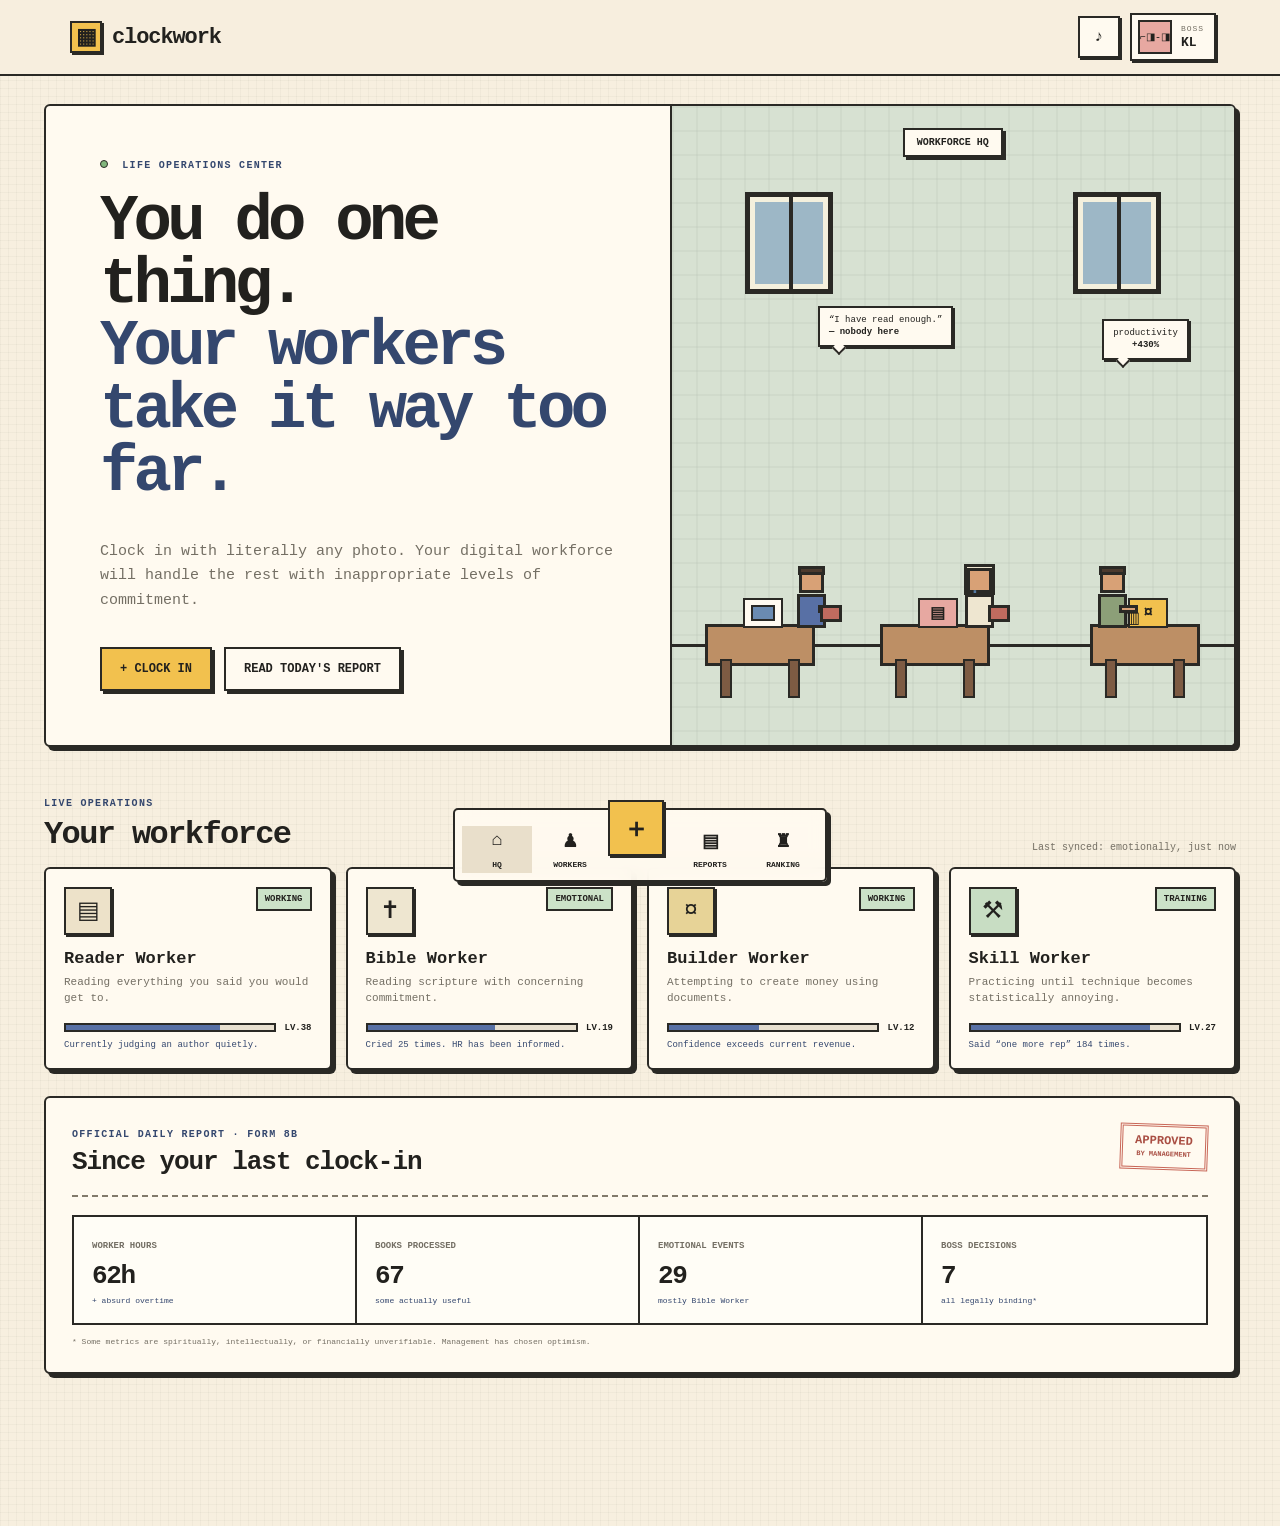
==== workers-demo/index.html @ fb659fb0 "Add Clockwork digital workers product demo" ====
<!doctype html>
<html lang="en">
<head>
  <meta charset="utf-8" />
  <meta name="viewport" content="width=device-width, initial-scale=1" />
  <meta name="theme-color" content="#f7efdf" />
  <title>Clockwork — Your Digital Workforce</title>
  <style>
:root {
  --ink: #22211e;
  --muted: #746f64;
  --paper: #fffaf0;
  --paper-2: #f7efdf;
  --line: #2a2925;
  --blue: #5870a5;
  --blue-dark: #34476e;
  --yellow: #f2c14e;
  --green: #82b77d;
  --red: #c86758;
  --pink: #e7a8a1;
  --shadow: 4px 4px 0 var(--line);
  --radius: 6px;
}

* { box-sizing: border-box; }
html { background: #e8dfce; }
body {
  margin: 0;
  color: var(--ink);
  background:
    linear-gradient(rgba(56, 52, 44, .035) 1px, transparent 1px),
    linear-gradient(90deg, rgba(56, 52, 44, .035) 1px, transparent 1px),
    var(--paper-2);
  background-size: 8px 8px;
  font-family: ui-monospace, SFMono-Regular, Menlo, Monaco, Consolas, "Liberation Mono", monospace;
  image-rendering: pixelated;
}

button, input { font: inherit; }
button { color: inherit; }
button:focus-visible, input:focus-visible { outline: 3px solid var(--yellow); outline-offset: 2px; }

.app-shell { min-height: 100vh; padding-bottom: 92px; }
.topbar {
  height: 76px;
  position: sticky;
  top: 0;
  z-index: 20;
  display: flex;
  align-items: center;
  justify-content: space-between;
  padding: 0 5vw;
  border-bottom: 2px solid var(--line);
  background: rgba(247,239,223,.94);
  backdrop-filter: blur(10px);
}
.brand {
  border: 0;
  background: transparent;
  font-weight: 900;
  letter-spacing: -.05em;
  font-size: 22px;
  display: flex;
  align-items: center;
  gap: 10px;
  cursor: pointer;
}
.brand-mark {
  width: 32px;
  height: 32px;
  display: grid;
  place-items: center;
  background: var(--yellow);
  border: 2px solid var(--line);
  box-shadow: 2px 2px 0 var(--line);
}
.topbar-right { display: flex; align-items: center; gap: 10px; }
.icon-btn {
  width: 42px; height: 42px; border: 2px solid var(--line); background: var(--paper); box-shadow: 2px 2px 0 var(--line); cursor: pointer;
}
.boss-chip {
  display: flex; align-items: center; gap: 9px; border: 2px solid var(--line); background: var(--paper); padding: 5px 10px 5px 6px; box-shadow: 2px 2px 0 var(--line);
}
.boss-face { width: 34px; height: 34px; display: grid; place-items: center; background: var(--pink); border: 2px solid var(--line); font-size: 10px; }
.boss-chip div { display:flex; flex-direction:column; line-height:1; gap:3px; }
.boss-label { font-size: 8px; color: var(--muted); letter-spacing:.12em; }
.boss-chip strong { font-size: 13px; }

main { max-width: 1240px; margin: 0 auto; padding: 28px 24px 60px; }
.view { display: none; animation: viewIn .22s steps(4,end); }
.view.active { display: block; }
@keyframes viewIn { from { opacity: .4; transform: translateY(6px); } to { opacity: 1; transform:none; } }
.paper-panel { background: var(--paper); border: 2px solid var(--line); box-shadow: var(--shadow); border-radius: var(--radius); }
.eyebrow { font-size: 10px; font-weight: 900; letter-spacing: .13em; color: var(--blue-dark); text-transform: uppercase; }
.eyebrow.warning { color: #93493d; }
.status-dot { display:inline-block; width:8px;height:8px;border-radius:50%;background:var(--green);border:1px solid var(--line);margin-right:7px;animation:blink 1.8s steps(2,end) infinite; }
@keyframes blink { 50%{opacity:.35;} }

.hero-card { min-height: 430px; display:grid; grid-template-columns: 1.05fr .95fr; overflow:hidden; }
.hero-copy { padding: 54px; display:flex; flex-direction:column; justify-content:center; }
.hero-copy h1 { font-size: clamp(36px,5vw,67px); line-height:.98; letter-spacing:-.075em; margin: 20px 0 20px; max-width: 720px; }
.hero-copy h1 span { color: var(--blue-dark); }
.hero-copy p { max-width: 590px; font-size: 15px; line-height:1.65; color:var(--muted); }
.hero-actions { display:flex; flex-wrap:wrap; gap:12px; margin-top:18px; }
.primary-btn, .ghost-btn {
  border:2px solid var(--line); padding:13px 18px; font-weight:900; font-size:12px; cursor:pointer; transition:transform .08s ease, box-shadow .08s ease;
}
.primary-btn { background:var(--yellow); box-shadow:3px 3px 0 var(--line); }
.ghost-btn { background:var(--paper); box-shadow:3px 3px 0 var(--line); }
.primary-btn:hover, .ghost-btn:hover, .icon-btn:hover { transform:translate(-1px,-1px); box-shadow:4px 4px 0 var(--line); }
.primary-btn:active, .ghost-btn:active, .icon-btn:active { transform:translate(2px,2px); box-shadow:1px 1px 0 var(--line); }
.primary-btn.full { width:100%; margin-top:18px; }

.hq { position:relative; min-height:430px; background:#d7e1d2; border-left:2px solid var(--line); overflow:hidden; }
.hq::before { content:"";position:absolute;inset:0;background:linear-gradient(rgba(34,33,30,.07) 2px,transparent 2px),linear-gradient(90deg,rgba(34,33,30,.07) 2px,transparent 2px);background-size:24px 24px;opacity:.5; }
.hq-sign { position:absolute;top:22px;left:50%;transform:translateX(-50%);background:var(--paper);border:2px solid var(--line);padding:7px 12px;font-size:10px;font-weight:900;box-shadow:3px 3px 0 var(--line);z-index:3; }
.pixel-window { position:absolute; top:86px; width:88px;height:102px;background:#9db7c6;border:5px solid var(--line);box-shadow:inset 0 0 0 5px #f4f0dd; }
.pixel-window span { position:absolute;left:50%;top:0;bottom:0;border-left:4px solid var(--line); }
.window-a{left:13%;}.window-b{right:13%;}
.floor-line{position:absolute;left:0;right:0;bottom:98px;border-top:3px solid var(--line);}
.desk{position:absolute;bottom:79px;width:110px;height:42px;background:#bd8f65;border:3px solid var(--line);}
.desk::before,.desk::after{content:"";position:absolute;bottom:-35px;width:8px;height:35px;background:#7d5b43;border:2px solid var(--line);}
.desk::before{left:12px}.desk::after{right:12px}.desk-a{left:6%}.desk-b{left:37%}.desk-c{right:6%}
.monitor,.book-stack,.coin-stack{position:absolute;bottom:35px;left:35px;border:2px solid var(--line);background:var(--paper);width:40px;height:30px;display:grid;place-items:center;font-weight:900}
.monitor::before{content:"";width:20px;height:12px;background:#6a8bb1;border:2px solid var(--line)}
.book-stack{background:var(--pink)}.coin-stack{background:var(--yellow)}
.sprite{position:absolute;width:42px;height:72px;bottom:110px;animation:bob 1.8s steps(2,end) infinite;z-index:4}.sprite span{position:absolute;display:block}.sprite .head{width:25px;height:25px;left:9px;top:5px;background:#d8a176;border:3px solid var(--line)}.sprite .body{width:29px;height:34px;left:7px;top:31px;background:var(--blue);border:3px solid var(--line)}.sprite .hair{width:27px;height:9px;left:8px;top:3px;background:#4c3a2e;border:3px solid var(--line)}.sprite .arm{width:19px;height:8px;top:42px;right:-5px;background:#d8a176;border:3px solid var(--line)}.sprite .book{width:22px;height:17px;right:-10px;top:42px;background:#bf6b5f;border:3px solid var(--line)}
.worker-reader{left:21%;}.worker-bible{left:51%;animation-delay:.4s}.worker-builder{right:18%;animation-delay:.8s}.worker-bible .hood{width:31px;height:31px;left:6px;top:1px;background:#eee6d0;border:3px solid var(--line);z-index:-1}.worker-bible .body{background:#eee6d0}.worker-bible .tear{top:19px;left:11px;color:#557ba4;font-weight:900;font-size:18px;animation:tear 1.5s steps(3,end) infinite}.worker-builder .body{background:#8c9f78}.worker-builder .coffee{right:-7px;top:45px;font-size:16px}.speech{position:absolute;background:var(--paper);border:2px solid var(--line);padding:7px 9px;font-size:9px;line-height:1.3;box-shadow:2px 2px 0 var(--line);z-index:5}.speech::after{content:"";position:absolute;bottom:-8px;left:14px;width:8px;height:8px;background:var(--paper);border-right:2px solid var(--line);border-bottom:2px solid var(--line);transform:rotate(45deg)}.bubble-one{left:26%;top:200px}.bubble-two{right:8%;top:213px;text-align:center}
@keyframes bob{50%{transform:translateY(-3px)}}@keyframes tear{to{transform:translateY(9px);opacity:0}}

.section-heading { display:flex;justify-content:space-between;align-items:end;margin:46px 0 14px;gap:20px; }
.section-heading h2, .page-heading h1 { margin:5px 0 0;font-size:32px;letter-spacing:-.05em; }
.tiny-note { color:var(--muted);font-size:10px; }
.worker-grid { display:grid;grid-template-columns:repeat(4,1fr);gap:14px; }
.worker-card { position:relative;min-height:185px;padding:18px;overflow:hidden;cursor:pointer;transition:.12s ease; }
.worker-card:hover{transform:translateY(-3px);box-shadow:6px 7px 0 var(--line)}
.worker-card .wc-top{display:flex;justify-content:space-between;gap:10px;}.worker-icon{width:48px;height:48px;display:grid;place-items:center;border:2px solid var(--line);font-size:24px;background:#ede2c9;box-shadow:2px 2px 0 var(--line)}.worker-card[data-type="bible"] .worker-icon{background:#eee6d0}.worker-card[data-type="builder"] .worker-icon{background:#e7d397}.worker-card[data-type="skill"] .worker-icon{background:#c8ddc3}.worker-status{font-size:9px;font-weight:900;height:max-content;padding:5px 7px;border:2px solid var(--line);background:#cce2c8}.worker-status.sleep{background:#ddd7ca;color:#766f65}.worker-card h3{margin:14px 0 6px;font-size:17px}.worker-card p{margin:0;color:var(--muted);font-size:11px;line-height:1.5;min-height:34px}.progress-row{display:flex;align-items:center;gap:8px;margin-top:15px}.progress-bar{height:9px;flex:1;border:2px solid var(--line);background:#e7dfcf;position:relative}.progress-bar i{position:absolute;inset:0 auto 0 0;background:var(--blue);width:50%;}.progress-row span{font-size:9px;font-weight:900}.worker-small-note{display:block;font-size:9px;margin-top:7px;color:var(--blue-dark)}

.today-panel { margin-top:26px;padding:26px; }
.report-header{display:flex;justify-content:space-between;gap:20px;align-items:flex-start;border-bottom:2px dashed #827a6b;padding-bottom:18px}.report-header h2{font-size:26px;margin:5px 0 0;letter-spacing:-.04em}.stamp{border:3px double var(--red);color:#a94e43;transform:rotate(2deg);padding:8px 12px;text-align:center;font-weight:900;font-size:12px;line-height:1}.stamp small{font-size:7px}.metric-grid{display:grid;grid-template-columns:repeat(4,1fr);gap:0;margin-top:18px;border:2px solid var(--line)}.metric{padding:18px;border-right:2px solid var(--line);background:#fffdf6}.metric:last-child{border-right:0}.metric span{font-size:9px;color:var(--muted);font-weight:800}.metric strong{display:block;margin-top:8px;font-size:26px;letter-spacing:-.05em}.metric small{display:block;margin-top:5px;font-size:8px;color:var(--blue-dark)}.report-footnote{margin-top:12px;font-size:8px;color:var(--muted)}

.page-heading { padding:30px 2px 20px; }.page-heading p{color:var(--muted);font-size:12px;max-width:600px;line-height:1.6}.worker-list{display:grid;gap:14px}.worker-row{display:grid;grid-template-columns:72px 1.3fr 1fr auto;align-items:center;gap:18px;padding:18px}.worker-row .worker-icon{width:58px;height:58px;font-size:27px}.worker-row h3{margin:0 0 4px}.worker-row p{margin:0;color:var(--muted);font-size:10px}.worker-row .worker-stat{text-align:left;border-left:2px dashed #aaa08f;padding-left:18px}.worker-stat small{display:block;color:var(--muted);font-size:8px}.worker-stat strong{display:block;margin-top:4px;font-size:13px}.assign-btn{border:2px solid var(--line);background:var(--yellow);padding:10px 12px;font-size:10px;font-weight:900;cursor:pointer;box-shadow:2px 2px 0 var(--line)}

.report-page-head,.ranking-head{display:flex;align-items:end;justify-content:space-between;gap:20px}.reports-layout{display:grid;grid-template-columns:1.45fr .55fr;gap:18px}.report-document{padding:30px}.memo-top{display:grid;grid-template-columns:repeat(3,1fr);gap:10px;border:2px solid var(--line);background:#f3ead8}.memo-top div{padding:12px;border-right:2px solid var(--line)}.memo-top div:last-child{border:0}.memo-top small{display:block;color:var(--muted);font-size:8px}.memo-top strong{display:block;margin-top:5px;font-size:11px}.report-document h2{font-size:28px;margin:30px 0 10px}.memo-lead{font-size:13px;line-height:1.7;color:#4a473f}.report-lines{margin-top:25px}.report-line{display:grid;grid-template-columns:34px 1fr auto;gap:12px;align-items:start;border-top:2px dashed #b5aa97;padding:14px 0}.report-line:first-child{border-top:2px solid var(--line)}.report-line .rl-icon{width:28px;height:28px;display:grid;place-items:center;background:#efe4ce;border:2px solid var(--line)}.report-line p{margin:1px 0;font-size:11px;line-height:1.5}.report-line strong{font-size:12px;white-space:nowrap}.signature-area{margin-top:36px;border-top:2px solid var(--line);padding-top:18px;display:flex;flex-direction:column;gap:5px;font-size:10px}.signature-area strong{font-size:12px}.incident-card{padding:22px;height:max-content}.incident-card h3{font-size:20px;line-height:1.15;margin:8px 0 18px}.incident-illustration{height:160px;background:#d7e1d2;border:2px solid var(--line);position:relative;display:grid;place-items:center}.mini-bible-worker{width:58px;height:72px;background:#eee6d0;border:4px solid var(--line);position:relative}.mini-bible-worker::before{content:"";position:absolute;width:30px;height:30px;border:3px solid var(--line);background:#d8a176;left:10px;top:-18px}.mini-bible-worker::after{content:"✝";position:absolute;right:-20px;bottom:10px;width:34px;height:40px;display:grid;place-items:center;background:#be6f5f;border:3px solid var(--line);font-size:20px}.pixel-tears{position:absolute;left:45%;top:32px;color:#4d79a0;font-weight:900;line-height:1.7}.incident-card>p{font-size:10px;line-height:1.5;color:var(--muted)}.incident-stats{display:grid;grid-template-columns:1fr auto;gap:8px;border-top:2px solid var(--line);padding-top:14px;font-size:8px}.incident-stats strong{text-align:right}

.category-tabs{display:flex;gap:8px;flex-wrap:wrap;margin-bottom:14px}.category-tab{border:2px solid var(--line);background:var(--paper);padding:9px 12px;font-size:9px;font-weight:900;cursor:pointer;box-shadow:2px 2px 0 var(--line)}.category-tab.active{background:var(--yellow)}.leaderboard{overflow:hidden}.leader-row{display:grid;grid-template-columns:54px 1fr 160px 100px;align-items:center;gap:14px;padding:16px 20px;border-top:2px solid var(--line)}.leader-row:first-child{border-top:0}.leader-row.you{background:#fff0b9}.rank-number{font-size:18px;font-weight:900}.leader-person{display:flex;align-items:center;gap:11px}.avatar{width:36px;height:36px;display:grid;place-items:center;border:2px solid var(--line);background:#d9c9ac;font-size:16px}.leader-person strong{font-size:12px}.leader-person small{display:block;color:var(--muted);font-size:8px;margin-top:3px}.leader-value{text-align:right;font-size:11px}.leader-value strong{font-size:14px}.leader-trend{text-align:right;font-size:9px;color:#47754c;font-weight:900}.leader-trend.down{color:#9a5149}

.bottom-nav{position:fixed;z-index:30;left:50%;bottom:18px;transform:translateX(-50%);display:grid;grid-template-columns:70px 76px 64px 76px 70px;align-items:end;border:2px solid var(--line);background:rgba(255,250,240,.95);box-shadow:4px 4px 0 var(--line);padding:7px;border-radius:5px;backdrop-filter:blur(8px)}.nav-item,.nav-main{border:0;background:transparent;cursor:pointer;font-weight:900;font-size:8px;display:grid;place-items:center;gap:3px;height:47px}.nav-item span{font-size:18px}.nav-item.active{background:#e9dfcb}.nav-main{width:56px;height:56px;align-self:center;background:var(--yellow);border:2px solid var(--line);box-shadow:2px 2px 0 var(--line);transform:translateY(-17px)}.nav-main span{font-size:26px}.nav-main:active{transform:translate(2px,-15px);box-shadow:0 0 0 var(--line)}

.modal-backdrop{position:fixed;inset:0;z-index:50;display:none;place-items:center;padding:18px;background:rgba(34,33,30,.62);backdrop-filter:blur(3px)}.modal-backdrop.open{display:grid}.modal{position:relative;width:min(520px,100%);max-height:92vh;overflow:auto;padding:28px}.modal h2{font-size:27px;letter-spacing:-.05em;margin:8px 0}.modal-sub{font-size:10px;color:var(--muted)}.modal-close{position:absolute;right:12px;top:10px;border:0;background:transparent;font-size:28px;cursor:pointer}.photo-drop{display:block;height:210px;margin:20px 0;border:2px dashed var(--line);background:#efe5d2;cursor:pointer;overflow:hidden;position:relative}.photo-drop input{position:absolute;opacity:0;pointer-events:none}.photo-empty{height:100%;display:grid;place-items:center;align-content:center;gap:7px;text-align:center}.photo-empty strong{font-size:11px}.photo-empty small{font-size:8px;color:var(--muted)}.camera-icon{font-size:38px}.photo-drop img{width:100%;height:100%;object-fit:cover;filter:saturate(.85) contrast(.97)}.field-label{font-size:9px;font-weight:900;color:var(--blue-dark);letter-spacing:.1em;margin-bottom:8px}.worker-select{display:grid;grid-template-columns:repeat(4,1fr);gap:8px}.worker-choice{border:2px solid var(--line);background:var(--paper);padding:10px 4px;display:grid;place-items:center;gap:5px;cursor:pointer;font-size:8px;font-weight:900}.worker-choice span{font-size:20px}.worker-choice.selected{background:#ffecac;box-shadow:2px 2px 0 var(--line)}.legal-nonsense{text-align:center;font-size:7px;color:var(--muted);margin:8px 0 0}.boss-modal{text-align:center;max-width:480px}.boss-alert-icon{width:58px;height:58px;display:grid;place-items:center;margin:0 auto 15px;background:var(--yellow);border:3px solid var(--line);box-shadow:3px 3px 0 var(--line);font-size:28px;font-weight:900}.boss-modal p{font-size:13px}.boss-verdict{border:2px solid var(--line);background:#eef0df;padding:15px;margin:20px 0 8px;display:flex;flex-direction:column;gap:5px}.boss-verdict span{font-size:8px;color:var(--muted)}.boss-verdict strong{font-size:17px}.toast{position:fixed;z-index:100;left:50%;top:88px;transform:translate(-50%,-20px);opacity:0;pointer-events:none;background:var(--ink);color:var(--paper);border:2px solid var(--paper);outline:2px solid var(--ink);padding:12px 16px;font-size:10px;font-weight:900;transition:.18s ease;max-width:calc(100vw - 30px);text-align:center}.toast.show{opacity:1;transform:translate(-50%,0)}

@media(max-width:950px){.hero-card{grid-template-columns:1fr}.hq{border-left:0;border-top:2px solid var(--line);min-height:370px}.worker-grid{grid-template-columns:repeat(2,1fr)}.metric-grid{grid-template-columns:repeat(2,1fr)}.metric:nth-child(2){border-right:0}.metric:nth-child(-n+2){border-bottom:2px solid var(--line)}.reports-layout{grid-template-columns:1fr}.leader-row{grid-template-columns:44px 1fr 120px}.leader-trend{display:none}.worker-row{grid-template-columns:60px 1fr auto}.worker-row .worker-stat{display:none}}
@media(max-width:620px){.topbar{padding:0 15px;height:65px}.brand{font-size:18px}.icon-btn{display:none}.boss-chip{padding-right:7px}.boss-chip div{display:none}main{padding:17px 13px 45px}.hero-copy{padding:32px 24px}.hero-copy h1{font-size:41px}.hero-copy p{font-size:12px}.hq{min-height:330px}.bubble-one{left:13%;top:175px}.bubble-two{right:3%;top:202px}.worker-grid{grid-template-columns:1fr 1fr;gap:9px}.worker-card{min-height:176px;padding:13px}.worker-card p{font-size:9px}.today-panel{padding:17px}.report-header{align-items:center}.stamp{font-size:9px}.metric-grid{grid-template-columns:1fr 1fr}.metric{padding:13px}.metric strong{font-size:21px}.section-heading{margin-top:34px}.tiny-note{display:none}.page-heading h1{font-size:28px}.worker-row{grid-template-columns:50px 1fr}.worker-row .assign-btn{grid-column:1/-1}.reports-layout{gap:11px}.report-document{padding:18px}.memo-top{grid-template-columns:1fr}.memo-top div{border-right:0;border-bottom:2px solid var(--line)}.memo-top div:last-child{border-bottom:0}.report-page-head,.ranking-head{align-items:flex-start;flex-direction:column}.leader-row{grid-template-columns:36px 1fr 83px;padding:13px 10px;gap:7px}.leader-value{font-size:8px}.leader-value strong{font-size:11px}.bottom-nav{bottom:9px;grid-template-columns:54px 58px 58px 58px 54px;width:calc(100% - 18px);max-width:360px}.worker-select{grid-template-columns:1fr 1fr}.modal{padding:24px 18px}.photo-drop{height:180px}}

</style>
</head>
<body>
  <div class="app-shell">
    <header class="topbar">
      <button class="brand" data-nav="home" aria-label="Clockwork home">
        <span class="brand-mark" aria-hidden="true">▦</span>
        <span>clockwork</span>
      </button>
      <div class="topbar-right">
        <button class="icon-btn" id="soundBtn" aria-label="Toggle sound">♪</button>
        <div class="boss-chip">
          <span class="boss-face" aria-hidden="true">⌐◨-◨</span>
          <div>
            <span class="boss-label">BOSS</span>
            <strong>KL</strong>
          </div>
        </div>
      </div>
    </header>

    <main>
      <section class="view active" id="homeView">
        <div class="hero-card paper-panel">
          <div class="hero-copy">
            <div class="eyebrow"><span class="status-dot"></span> LIFE OPERATIONS CENTER</div>
            <h1>You do one thing.<br><span>Your workers take it way too far.</span></h1>
            <p>Clock in with literally any photo. Your digital workforce will handle the rest with inappropriate levels of commitment.</p>
            <div class="hero-actions">
              <button class="primary-btn" id="clockInBtn">+ CLOCK IN</button>
              <button class="ghost-btn" data-nav="reports">READ TODAY'S REPORT</button>
            </div>
          </div>
          <div class="hq" aria-label="Animated pixel office with digital workers">
            <div class="hq-sign">WORKFORCE HQ</div>
            <div class="pixel-window window-a"><span></span></div>
            <div class="pixel-window window-b"><span></span></div>
            <div class="floor-line"></div>

            <div class="desk desk-a"><span class="monitor"></span></div>
            <div class="desk desk-b"><span class="book-stack">▤</span></div>
            <div class="desk desk-c"><span class="coin-stack">¤</span></div>

            <div class="sprite worker-reader" title="Reader Worker">
              <span class="head"></span><span class="hair"></span><span class="body"></span><span class="arm"></span><span class="book"></span>
            </div>
            <div class="sprite worker-bible" title="Bible Worker">
              <span class="head"></span><span class="hood"></span><span class="body"></span><span class="tear">·</span><span class="book"></span>
            </div>
            <div class="sprite worker-builder" title="Builder Worker">
              <span class="head"></span><span class="hair"></span><span class="body"></span><span class="arm"></span><span class="coffee">▥</span>
            </div>

            <div class="speech bubble-one">“I have read enough.”<br><b>— nobody here</b></div>
            <div class="speech bubble-two">productivity<br><b>+430%</b></div>
          </div>
        </div>

        <div class="section-heading">
          <div>
            <span class="eyebrow">LIVE OPERATIONS</span>
            <h2>Your workforce</h2>
          </div>
          <span class="tiny-note">Last synced: emotionally, just now</span>
        </div>

        <div class="worker-grid" id="workerGrid"></div>

        <section class="today-panel paper-panel">
          <div class="report-header">
            <div>
              <span class="eyebrow">OFFICIAL DAILY REPORT · FORM 8B</span>
              <h2>Since your last clock-in</h2>
            </div>
            <div class="stamp">APPROVED<br><small>BY MANAGEMENT</small></div>
          </div>
          <div class="metric-grid" id="homeMetrics"></div>
          <div class="report-footnote">* Some metrics are spiritually, intellectually, or financially unverifiable. Management has chosen optimism.</div>
        </section>
      </section>

      <section class="view" id="workersView">
        <div class="page-heading">
          <span class="eyebrow">HUMAN RESOURCES, BUT NOT HUMAN</span>
          <h1>Worker directory</h1>
          <p>Each employee has one job and entirely too much confidence.</p>
        </div>
        <div class="worker-list" id="workerList"></div>
      </section>

      <section class="view" id="reportsView">
        <div class="page-heading report-page-head">
          <div>
            <span class="eyebrow">AUDITED BY NOBODY</span>
            <h1>Operations report</h1>
          </div>
          <button class="ghost-btn" id="regenerateReport">GENERATE NEW NONSENSE</button>
        </div>
        <div class="reports-layout">
          <article class="paper-panel report-document">
            <div class="memo-top">
              <div><small>TO</small><strong>The Boss</strong></div>
              <div><small>FROM</small><strong>Digital Workforce</strong></div>
              <div><small>SUBJECT</small><strong>Excessive Progress</strong></div>
            </div>
            <h2>Executive summary</h2>
            <p class="memo-lead" id="memoLead">Your digital workers have continued operations in your absence. Internal morale remains suspiciously high.</p>
            <div class="report-lines" id="reportLines"></div>
            <div class="signature-area">
              <span>Filed with unreasonable seriousness,</span>
              <strong>Workforce Operations Dept.</strong>
            </div>
          </article>
          <aside class="paper-panel incident-card">
            <span class="eyebrow warning">INCIDENT 0042</span>
            <h3>Worker emotional event</h3>
            <div class="incident-illustration">
              <div class="mini-bible-worker"><span></span></div>
              <div class="pixel-tears">·<br>·</div>
            </div>
            <p>Bible Worker encountered Ecclesiastes again.</p>
            <div class="incident-stats">
              <span>TEARS</span><strong id="tearCount">25</strong>
              <span>RECOVERY</span><strong>COMPLETE</strong>
              <span>LESSONS LEARNED</span><strong>UNCLEAR</strong>
            </div>
          </aside>
        </div>
      </section>

      <section class="view" id="rankingView">
        <div class="page-heading ranking-head">
          <div>
            <span class="eyebrow">GLOBAL LEADERBOARD</span>
            <h1>People doing alarmingly well</h1>
          </div>
          <p>Rankings reset when society collapses.</p>
        </div>
        <div class="category-tabs" id="categoryTabs"></div>
        <div class="leaderboard paper-panel" id="leaderboard"></div>
      </section>
    </main>

    <nav class="bottom-nav" aria-label="Main navigation">
      <button class="nav-item active" data-nav="home"><span>⌂</span>HQ</button>
      <button class="nav-item" data-nav="workers"><span>♟</span>WORKERS</button>
      <button class="nav-main" id="navClockIn"><span>＋</span></button>
      <button class="nav-item" data-nav="reports"><span>▤</span>REPORTS</button>
      <button class="nav-item" data-nav="ranking"><span>♜</span>RANKING</button>
    </nav>
  </div>

  <div class="modal-backdrop" id="clockModal" aria-hidden="true">
    <div class="modal paper-panel" role="dialog" aria-modal="true" aria-labelledby="clockTitle">
      <button class="modal-close" id="modalClose" aria-label="Close">×</button>
      <span class="eyebrow">OFFICIAL CLOCK-IN PROCEDURE</span>
      <h2 id="clockTitle">What did you allegedly do?</h2>
      <p class="modal-sub">Evidence quality is optional. You are management.</p>

      <label class="photo-drop" id="photoDrop">
        <input type="file" accept="image/*" id="photoInput" />
        <div class="photo-empty" id="photoEmpty">
          <span class="camera-icon">▣</span>
          <strong>ADD PHOTO</strong>
          <small>book, lunch, ceiling fan… whatever</small>
        </div>
        <img id="photoPreview" alt="Clock-in preview" hidden />
      </label>

      <div class="field-label">DEPLOY WHICH WORKER?</div>
      <div class="worker-select" id="workerSelect"></div>

      <button class="primary-btn full" id="submitClockIn">CLOCK IN WORKER</button>
      <p class="legal-nonsense">By clocking in, you certify absolutely nothing.</p>
    </div>
  </div>

  <div class="modal-backdrop" id="bossModal" aria-hidden="true">
    <div class="modal boss-modal paper-panel" role="dialog" aria-modal="true">
      <div class="boss-alert-icon">!</div>
      <span class="eyebrow warning">VISUAL COMPLIANCE NOTICE</span>
      <h2>This photo does not appear to involve <span id="bossTaskName">reading</span>.</h2>
      <p>However, you are the boss.</p>
      <div class="boss-verdict">
        <span>MANAGEMENT DECISION</span>
        <strong>CONTINUE ANYWAY</strong>
      </div>
      <button class="primary-btn full" id="bossContinue">UNDERSTOOD. PUT THEM TO WORK.</button>
    </div>
  </div>

  <div class="toast" id="toast" role="status" aria-live="polite"></div>

  <script>
const workers = [
  {
    id: 'reader', name: 'Reader Worker', icon: '▤', type: 'reader', status: 'WORKING', level: 38,
    tagline: 'Reading everything you said you would get to.', progress: 74, note: 'Currently judging an author quietly.',
    long: 'Processes books, builds summaries, links ideas, creates questions, and slowly develops opinions.'
  },
  {
    id: 'bible', name: 'Bible Worker', icon: '✝', type: 'bible', status: 'EMOTIONAL', level: 19,
    tagline: 'Reading scripture with concerning commitment.', progress: 61, note: 'Cried 25 times. HR has been informed.',
    long: 'Reads scripture, traces themes, cross-references passages, and occasionally requires an emotional recovery period.'
  },
  {
    id: 'builder', name: 'Builder Worker', icon: '¤', type: 'builder', status: 'WORKING', level: 12,
    tagline: 'Attempting to create money using documents.', progress: 43, note: 'Confidence exceeds current revenue.',
    long: 'Researches markets, drafts offers, builds small assets, and prepares revenue experiments for your approval.'
  },
  {
    id: 'skill', name: 'Skill Worker', icon: '⚒', type: 'skill', status: 'TRAINING', level: 27,
    tagline: 'Practicing until technique becomes statistically annoying.', progress: 86, note: 'Said “one more rep” 184 times.',
    long: 'Studies techniques, generates drills, reviews progress, and refuses to acknowledge reasonable stopping points.'
  }
];

const state = {
  selectedWorker: 'reader',
  selectedCategory: 'Reading',
  photo: null,
  clockIns: Number(localStorage.getItem('clockwork_clockIns') || 7),
  sound: true,
};

const reportPools = {
  reader: [
    ['▤','Books completed','14'],
    ['✎','Strong opinions formed','6'],
    ['!','Sentences labeled “life-changing”','173'],
    ['?','Authors silently disagreed with','4'],
    ['↑','Intellectual danger level','MODERATE'],
    ['·','Paragraphs stared at for too long','11']
  ],
  bible: [
    ['✝','Bible completed','3,000×'],
    ['·','Cried during chapter review','25×'],
    ['✦','Verses highlighted with unreasonable enthusiasm','148'],
    ['?','Times Ecclesiastes felt personally targeted','4'],
    ['♥','Jesus touched by your hard work','3×'],
    ['—','Moses available for comment','NO']
  ],
  builder: [
    ['¤','Business opportunities identified','27'],
    ['×','Ideas rejected for being stupid','24'],
    ['!','Ideas suspiciously promising','2'],
    ['⚒','Experiments launched','1'],
    ['↑','Times worker felt rich','9'],
    ['0','Times worker became actually rich','0']
  ],
  skill: [
    ['⚒','Repetitions completed','700'],
    ['↑','Technical accuracy','+2.4%'],
    ['↑','Emotional intensity','+480%'],
    ['!','Premature “I got it” declarations','12'],
    ['∞','Times “one more rep” was requested','184'],
    ['?','Current confidence vs evidence','CONCERNING']
  ]
};

const leaderboards = {
  Reading: [
    ['1','Amy','Reader Lv. 44','82 books processed','↑ 4'],
    ['2','KL','Reader Lv. 38','67 books processed','↑ 7'],
    ['3','Milo','Reader Lv. 35','63 books processed','↑ 1'],
    ['4','June','Reader Lv. 33','58 books processed','—'],
    ['5','Dan','Reader Lv. 31','54 books processed','↓ 2']
  ],
  Bible: [
    ['1','Grace','Bible Lv. 52','4,804 spiritual ops','↑ 2'],
    ['2','Noah','Bible Lv. 47','4,201 spiritual ops','—'],
    ['3','KL','Bible Lv. 19','3,000 full reads*','↑ 900'],
    ['4','Paul_2','Bible Lv. 44','2,915 spiritual ops','↓ 1'],
    ['5','Martha','Bible Lv. 41','2,733 spiritual ops','↑ 3']
  ],
  Building: [
    ['1','Sam','Builder Lv. 29','$4,180 verified revenue','↑ 2'],
    ['2','KL','Builder Lv. 12','$0 + confidence','↑ 99'],
    ['3','Nico','Builder Lv. 17','$880 verified revenue','↓ 1'],
    ['4','Bee','Builder Lv. 15','$742 verified revenue','↑ 1'],
    ['5','Sol','Builder Lv. 14','$603 verified revenue','—']
  ],
  Skills: [
    ['1','Mina','Skill Lv. 61','12,940 clean reps','—'],
    ['2','Jo','Skill Lv. 54','11,804 clean reps','↑ 3'],
    ['3','KL','Skill Lv. 27','9,201 questionable reps','↑ 8'],
    ['4','Ken','Skill Lv. 42','8,998 clean reps','↓ 2'],
    ['5','Iris','Skill Lv. 39','8,440 clean reps','↑ 1']
  ]
};

const $ = (sel) => document.querySelector(sel);
const $$ = (sel) => [...document.querySelectorAll(sel)];

function renderWorkers() {
  $('#workerGrid').innerHTML = workers.map(w => `
    <article class="worker-card paper-panel" data-type="${w.type}" data-worker="${w.id}">
      <div class="wc-top">
        <div class="worker-icon">${w.icon}</div>
        <span class="worker-status ${w.status==='SLEEPING'?'sleep':''}">${w.status}</span>
      </div>
      <h3>${w.name}</h3>
      <p>${w.tagline}</p>
      <div class="progress-row"><div class="progress-bar"><i style="width:${w.progress}%"></i></div><span>LV.${w.level}</span></div>
      <small class="worker-small-note">${w.note}</small>
    </article>
  `).join('');

  $('#workerList').innerHTML = workers.map(w => `
    <article class="worker-row paper-panel">
      <div class="worker-icon">${w.icon}</div>
      <div><h3>${w.name}</h3><p>${w.long}</p></div>
      <div class="worker-stat"><small>CURRENTLY</small><strong>${w.status}</strong><small>LEVEL</small><strong>${w.level}</strong></div>
      <button class="assign-btn" data-assign="${w.id}">CLOCK IN</button>
    </article>
  `).join('');

  $('#workerSelect').innerHTML = workers.map(w => `
    <button class="worker-choice ${w.id===state.selectedWorker?'selected':''}" data-choice="${w.id}"><span>${w.icon}</span>${w.name.replace(' Worker','')}</button>
  `).join('');
}

function renderHomeMetrics() {
  const values = [
    ['WORKER HOURS', `${41 + state.clockIns * 3}h`, '+ absurd overtime'],
    ['BOOKS PROCESSED', `${53 + state.clockIns * 2}`, 'some actually useful'],
    ['EMOTIONAL EVENTS', `${22 + state.clockIns}`, 'mostly Bible Worker'],
    ['BOSS DECISIONS', `${state.clockIns}`, 'all legally binding*']
  ];
  $('#homeMetrics').innerHTML = values.map(v => `<div class="metric"><span>${v[0]}</span><strong>${v[1]}</strong><small>${v[2]}</small></div>`).join('');
}

function renderReport() {
  const primary = reportPools[state.selectedWorker];
  const rotated = [...primary].sort(() => Math.random() - .5);
  $('#reportLines').innerHTML = rotated.map(([icon,label,value]) => `
    <div class="report-line"><span class="rl-icon">${icon}</span><p>${label}</p><strong>${value}</strong></div>
  `).join('');
  const w = workers.find(x=>x.id===state.selectedWorker);
  $('#memoLead').textContent = `${w.name} has continued operations in your absence. Results remain difficult to explain but are presented below with full institutional confidence.`;
  $('#tearCount').textContent = 25 + Math.max(0,state.clockIns-7);
}

function renderTabs() {
  $('#categoryTabs').innerHTML = Object.keys(leaderboards).map(cat => `<button class="category-tab ${cat===state.selectedCategory?'active':''}" data-category="${cat}">${cat.toUpperCase()}</button>`).join('');
  renderLeaderboard();
}

function renderLeaderboard() {
  const rows = leaderboards[state.selectedCategory];
  $('#leaderboard').innerHTML = rows.map(([rank,name,level,value,trend]) => `
    <div class="leader-row ${name==='KL'?'you':''}">
      <div class="rank-number">#${rank}</div>
      <div class="leader-person"><div class="avatar">${name==='KL'?'⌐◨':'●'}</div><div><strong>${name}${name==='KL'?' · YOU':''}</strong><small>${level}</small></div></div>
      <div class="leader-value"><strong>${value}</strong></div>
      <div class="leader-trend ${trend.includes('↓')?'down':''}">${trend}</div>
    </div>
  `).join('') + `<div style="padding:10px 18px;font-size:7px;color:#746f64;border-top:2px dashed #aaa08f">* The leaderboard recognizes both verified output and extremely confident reporting.</div>`;
}

function openClockIn(workerId) {
  if (workerId) state.selectedWorker = workerId;
  state.photo = null;
  $('#photoInput').value = '';
  $('#photoPreview').hidden = true;
  $('#photoEmpty').hidden = false;
  renderWorkers();
  $('#clockModal').classList.add('open');
  $('#clockModal').setAttribute('aria-hidden','false');
}
function closeClockIn(){ $('#clockModal').classList.remove('open'); $('#clockModal').setAttribute('aria-hidden','true'); }
function openBossOverride(){
  const w=workers.find(x=>x.id===state.selectedWorker);
  $('#bossTaskName').textContent = w.id==='bible'?'scripture':w.id==='builder'?'building a business':w.id==='skill'?'skill practice':'reading';
  closeClockIn();
  $('#bossModal').classList.add('open');
  $('#bossModal').setAttribute('aria-hidden','false');
}
function closeBossOverride(){ $('#bossModal').classList.remove('open'); $('#bossModal').setAttribute('aria-hidden','true'); }

function clockInComplete(){
  closeBossOverride();
  state.clockIns += 1;
  localStorage.setItem('clockwork_clockIns', state.clockIns);
  renderHomeMetrics();
  renderReport();
  const w=workers.find(x=>x.id===state.selectedWorker);
  showToast(`${w.name.toUpperCase()} CLOCKED IN · MANAGEMENT OVERRIDE ACCEPTED`);
  navigate('home');
}

function showToast(text){
  const toast=$('#toast'); toast.textContent=text; toast.classList.add('show'); clearTimeout(showToast.t); showToast.t=setTimeout(()=>toast.classList.remove('show'),2600);
}

function navigate(name){
  $$('.view').forEach(v=>v.classList.remove('active'));
  $(`#${name}View`).classList.add('active');
  $$('.nav-item').forEach(n=>n.classList.toggle('active',n.dataset.nav===name));
  window.scrollTo({top:0,behavior:'smooth'});
}

function attachEvents(){
  $$('[data-nav]').forEach(el=>el.addEventListener('click',()=>navigate(el.dataset.nav)));
  $('#clockInBtn').addEventListener('click',()=>openClockIn());
  $('#navClockIn').addEventListener('click',()=>openClockIn());
  $('#modalClose').addEventListener('click',closeClockIn);
  $('#clockModal').addEventListener('click',e=>{if(e.target.id==='clockModal') closeClockIn();});
  $('#bossModal').addEventListener('click',e=>{if(e.target.id==='bossModal') closeBossOverride();});
  $('#workerGrid').addEventListener('click',e=>{const c=e.target.closest('[data-worker]');if(c)openClockIn(c.dataset.worker)});
  $('#workerList').addEventListener('click',e=>{const b=e.target.closest('[data-assign]');if(b)openClockIn(b.dataset.assign)});
  $('#workerSelect').addEventListener('click',e=>{const b=e.target.closest('[data-choice]');if(!b)return;state.selectedWorker=b.dataset.choice;$$('.worker-choice').forEach(x=>x.classList.toggle('selected',x.dataset.choice===state.selectedWorker));});
  $('#photoInput').addEventListener('change',e=>{
    const file=e.target.files?.[0]; if(!file)return; state.photo=file;
    const reader=new FileReader(); reader.onload=()=>{ $('#photoPreview').src=reader.result;$('#photoPreview').hidden=false;$('#photoEmpty').hidden=true; };reader.readAsDataURL(file);
  });
  $('#submitClockIn').addEventListener('click',()=>{
    if(!state.photo){showToast('PHOTO REQUIRED · EVIDENCE QUALITY NOT REQUIRED');return;}
    openBossOverride();
  });
  $('#bossContinue').addEventListener('click',clockInComplete);
  $('#regenerateReport').addEventListener('click',()=>{renderReport();showToast('REPORT REGENERATED WITH FRESH CONFIDENCE');});
  $('#categoryTabs').addEventListener('click',e=>{const b=e.target.closest('[data-category]');if(!b)return;state.selectedCategory=b.dataset.category;renderTabs();});
  $('#soundBtn').addEventListener('click',()=>{state.sound=!state.sound;$('#soundBtn').textContent=state.sound?'♪':'×';showToast(state.sound?'TINY OFFICE SOUNDS: ON':'TINY OFFICE SOUNDS: OFF');});
}

renderWorkers();
renderHomeMetrics();
renderReport();
renderTabs();
attachEvents();

</script>
</body>
</html>
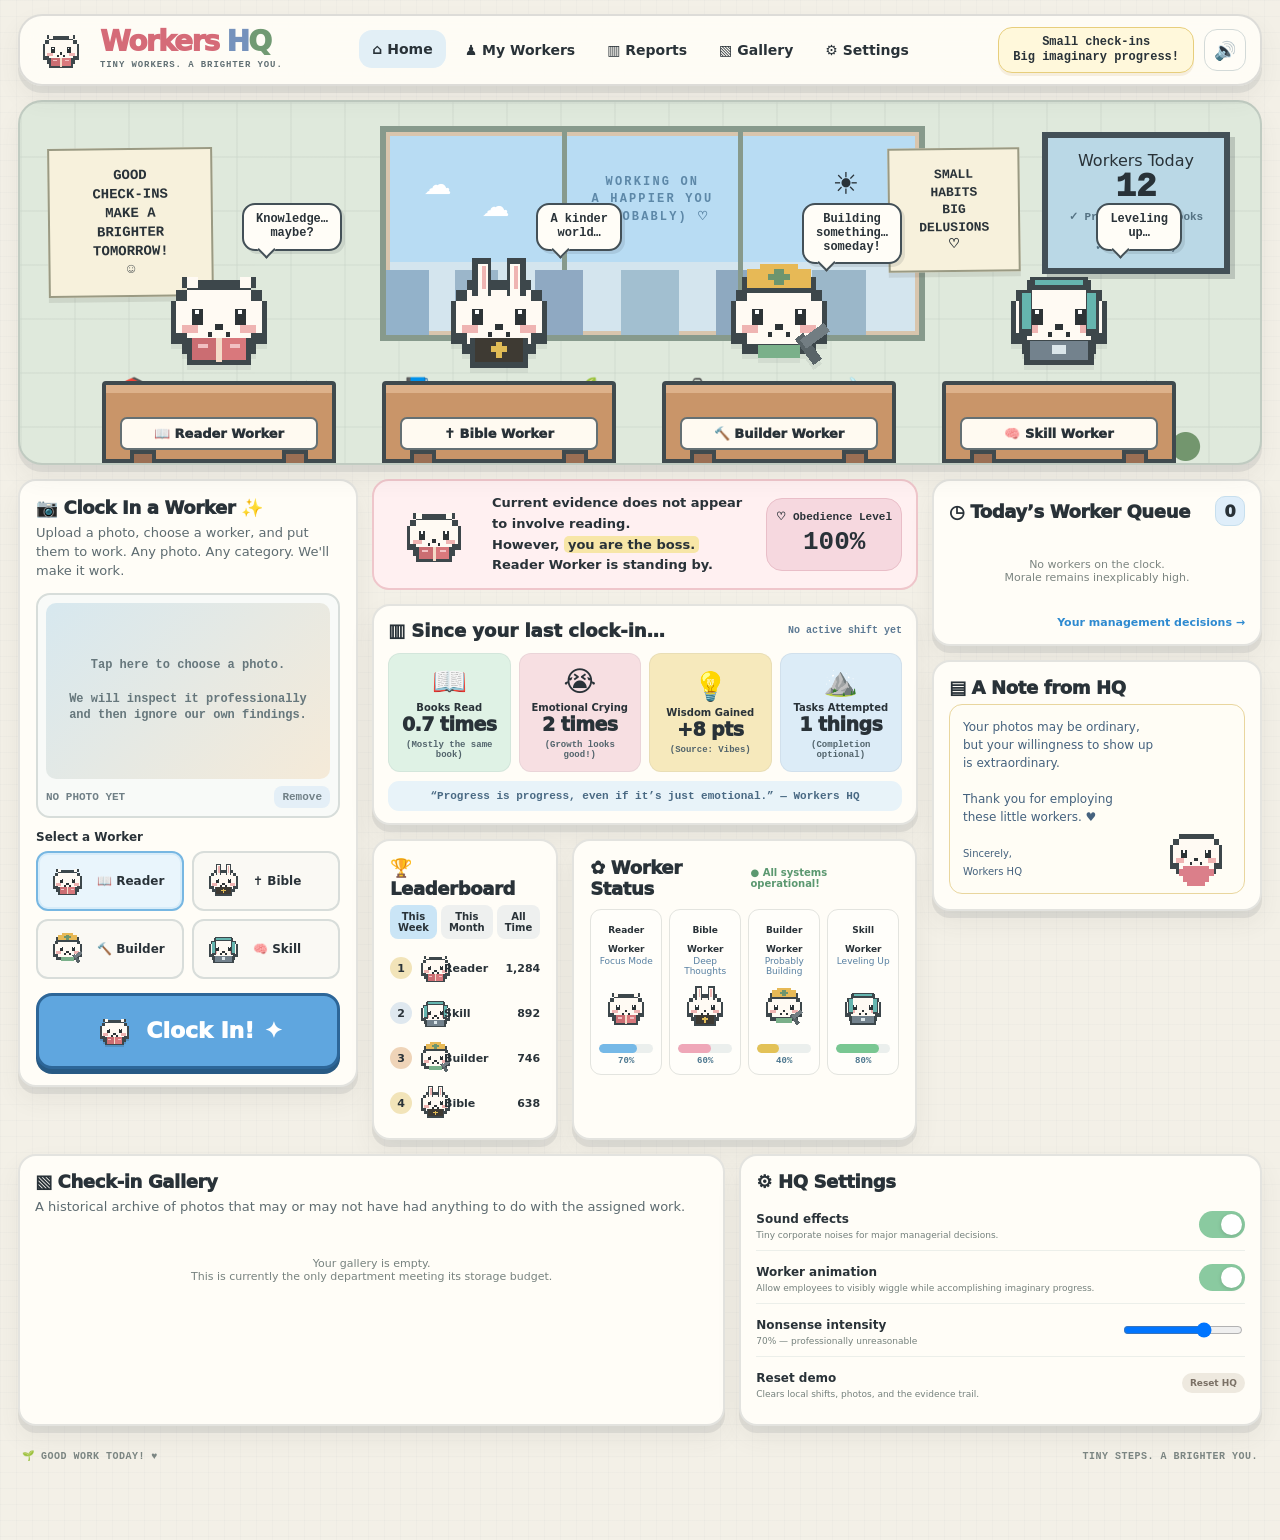
==== commit 36b3814c: "Ship interactive animated Workers HQ demo" ====
--- a/workers-demo/index.html
+++ b/workers-demo/index.html
@@ -1,589 +1 @@
-<!doctype html>
-<html lang="en">
-<head>
-  <meta charset="utf-8" />
-  <meta name="viewport" content="width=device-width, initial-scale=1" />
-  <meta name="theme-color" content="#f7efdf" />
-  <title>Clockwork — Your Digital Workforce</title>
-  <style>
-:root {
-  --ink: #22211e;
-  --muted: #746f64;
-  --paper: #fffaf0;
-  --paper-2: #f7efdf;
-  --line: #2a2925;
-  --blue: #5870a5;
-  --blue-dark: #34476e;
-  --yellow: #f2c14e;
-  --green: #82b77d;
-  --red: #c86758;
-  --pink: #e7a8a1;
-  --shadow: 4px 4px 0 var(--line);
-  --radius: 6px;
-}
-
-* { box-sizing: border-box; }
-html { background: #e8dfce; }
-body {
-  margin: 0;
-  color: var(--ink);
-  background:
-    linear-gradient(rgba(56, 52, 44, .035) 1px, transparent 1px),
-    linear-gradient(90deg, rgba(56, 52, 44, .035) 1px, transparent 1px),
-    var(--paper-2);
-  background-size: 8px 8px;
-  font-family: ui-monospace, SFMono-Regular, Menlo, Monaco, Consolas, "Liberation Mono", monospace;
-  image-rendering: pixelated;
-}
-
-button, input { font: inherit; }
-button { color: inherit; }
-button:focus-visible, input:focus-visible { outline: 3px solid var(--yellow); outline-offset: 2px; }
-
-.app-shell { min-height: 100vh; padding-bottom: 92px; }
-.topbar {
-  height: 76px;
-  position: sticky;
-  top: 0;
-  z-index: 20;
-  display: flex;
-  align-items: center;
-  justify-content: space-between;
-  padding: 0 5vw;
-  border-bottom: 2px solid var(--line);
-  background: rgba(247,239,223,.94);
-  backdrop-filter: blur(10px);
-}
-.brand {
-  border: 0;
-  background: transparent;
-  font-weight: 900;
-  letter-spacing: -.05em;
-  font-size: 22px;
-  display: flex;
-  align-items: center;
-  gap: 10px;
-  cursor: pointer;
-}
-.brand-mark {
-  width: 32px;
-  height: 32px;
-  display: grid;
-  place-items: center;
-  background: var(--yellow);
-  border: 2px solid var(--line);
-  box-shadow: 2px 2px 0 var(--line);
-}
-.topbar-right { display: flex; align-items: center; gap: 10px; }
-.icon-btn {
-  width: 42px; height: 42px; border: 2px solid var(--line); background: var(--paper); box-shadow: 2px 2px 0 var(--line); cursor: pointer;
-}
-.boss-chip {
-  display: flex; align-items: center; gap: 9px; border: 2px solid var(--line); background: var(--paper); padding: 5px 10px 5px 6px; box-shadow: 2px 2px 0 var(--line);
-}
-.boss-face { width: 34px; height: 34px; display: grid; place-items: center; background: var(--pink); border: 2px solid var(--line); font-size: 10px; }
-.boss-chip div { display:flex; flex-direction:column; line-height:1; gap:3px; }
-.boss-label { font-size: 8px; color: var(--muted); letter-spacing:.12em; }
-.boss-chip strong { font-size: 13px; }
-
-main { max-width: 1240px; margin: 0 auto; padding: 28px 24px 60px; }
-.view { display: none; animation: viewIn .22s steps(4,end); }
-.view.active { display: block; }
-@keyframes viewIn { from { opacity: .4; transform: translateY(6px); } to { opacity: 1; transform:none; } }
-.paper-panel { background: var(--paper); border: 2px solid var(--line); box-shadow: var(--shadow); border-radius: var(--radius); }
-.eyebrow { font-size: 10px; font-weight: 900; letter-spacing: .13em; color: var(--blue-dark); text-transform: uppercase; }
-.eyebrow.warning { color: #93493d; }
-.status-dot { display:inline-block; width:8px;height:8px;border-radius:50%;background:var(--green);border:1px solid var(--line);margin-right:7px;animation:blink 1.8s steps(2,end) infinite; }
-@keyframes blink { 50%{opacity:.35;} }
-
-.hero-card { min-height: 430px; display:grid; grid-template-columns: 1.05fr .95fr; overflow:hidden; }
-.hero-copy { padding: 54px; display:flex; flex-direction:column; justify-content:center; }
-.hero-copy h1 { font-size: clamp(36px,5vw,67px); line-height:.98; letter-spacing:-.075em; margin: 20px 0 20px; max-width: 720px; }
-.hero-copy h1 span { color: var(--blue-dark); }
-.hero-copy p { max-width: 590px; font-size: 15px; line-height:1.65; color:var(--muted); }
-.hero-actions { display:flex; flex-wrap:wrap; gap:12px; margin-top:18px; }
-.primary-btn, .ghost-btn {
-  border:2px solid var(--line); padding:13px 18px; font-weight:900; font-size:12px; cursor:pointer; transition:transform .08s ease, box-shadow .08s ease;
-}
-.primary-btn { background:var(--yellow); box-shadow:3px 3px 0 var(--line); }
-.ghost-btn { background:var(--paper); box-shadow:3px 3px 0 var(--line); }
-.primary-btn:hover, .ghost-btn:hover, .icon-btn:hover { transform:translate(-1px,-1px); box-shadow:4px 4px 0 var(--line); }
-.primary-btn:active, .ghost-btn:active, .icon-btn:active { transform:translate(2px,2px); box-shadow:1px 1px 0 var(--line); }
-.primary-btn.full { width:100%; margin-top:18px; }
-
-.hq { position:relative; min-height:430px; background:#d7e1d2; border-left:2px solid var(--line); overflow:hidden; }
-.hq::before { content:"";position:absolute;inset:0;background:linear-gradient(rgba(34,33,30,.07) 2px,transparent 2px),linear-gradient(90deg,rgba(34,33,30,.07) 2px,transparent 2px);background-size:24px 24px;opacity:.5; }
-.hq-sign { position:absolute;top:22px;left:50%;transform:translateX(-50%);background:var(--paper);border:2px solid var(--line);padding:7px 12px;font-size:10px;font-weight:900;box-shadow:3px 3px 0 var(--line);z-index:3; }
-.pixel-window { position:absolute; top:86px; width:88px;height:102px;background:#9db7c6;border:5px solid var(--line);box-shadow:inset 0 0 0 5px #f4f0dd; }
-.pixel-window span { position:absolute;left:50%;top:0;bottom:0;border-left:4px solid var(--line); }
-.window-a{left:13%;}.window-b{right:13%;}
-.floor-line{position:absolute;left:0;right:0;bottom:98px;border-top:3px solid var(--line);}
-.desk{position:absolute;bottom:79px;width:110px;height:42px;background:#bd8f65;border:3px solid var(--line);}
-.desk::before,.desk::after{content:"";position:absolute;bottom:-35px;width:8px;height:35px;background:#7d5b43;border:2px solid var(--line);}
-.desk::before{left:12px}.desk::after{right:12px}.desk-a{left:6%}.desk-b{left:37%}.desk-c{right:6%}
-.monitor,.book-stack,.coin-stack{position:absolute;bottom:35px;left:35px;border:2px solid var(--line);background:var(--paper);width:40px;height:30px;display:grid;place-items:center;font-weight:900}
-.monitor::before{content:"";width:20px;height:12px;background:#6a8bb1;border:2px solid var(--line)}
-.book-stack{background:var(--pink)}.coin-stack{background:var(--yellow)}
-.sprite{position:absolute;width:42px;height:72px;bottom:110px;animation:bob 1.8s steps(2,end) infinite;z-index:4}.sprite span{position:absolute;display:block}.sprite .head{width:25px;height:25px;left:9px;top:5px;background:#d8a176;border:3px solid var(--line)}.sprite .body{width:29px;height:34px;left:7px;top:31px;background:var(--blue);border:3px solid var(--line)}.sprite .hair{width:27px;height:9px;left:8px;top:3px;background:#4c3a2e;border:3px solid var(--line)}.sprite .arm{width:19px;height:8px;top:42px;right:-5px;background:#d8a176;border:3px solid var(--line)}.sprite .book{width:22px;height:17px;right:-10px;top:42px;background:#bf6b5f;border:3px solid var(--line)}
-.worker-reader{left:21%;}.worker-bible{left:51%;animation-delay:.4s}.worker-builder{right:18%;animation-delay:.8s}.worker-bible .hood{width:31px;height:31px;left:6px;top:1px;background:#eee6d0;border:3px solid var(--line);z-index:-1}.worker-bible .body{background:#eee6d0}.worker-bible .tear{top:19px;left:11px;color:#557ba4;font-weight:900;font-size:18px;animation:tear 1.5s steps(3,end) infinite}.worker-builder .body{background:#8c9f78}.worker-builder .coffee{right:-7px;top:45px;font-size:16px}.speech{position:absolute;background:var(--paper);border:2px solid var(--line);padding:7px 9px;font-size:9px;line-height:1.3;box-shadow:2px 2px 0 var(--line);z-index:5}.speech::after{content:"";position:absolute;bottom:-8px;left:14px;width:8px;height:8px;background:var(--paper);border-right:2px solid var(--line);border-bottom:2px solid var(--line);transform:rotate(45deg)}.bubble-one{left:26%;top:200px}.bubble-two{right:8%;top:213px;text-align:center}
-@keyframes bob{50%{transform:translateY(-3px)}}@keyframes tear{to{transform:translateY(9px);opacity:0}}
-
-.section-heading { display:flex;justify-content:space-between;align-items:end;margin:46px 0 14px;gap:20px; }
-.section-heading h2, .page-heading h1 { margin:5px 0 0;font-size:32px;letter-spacing:-.05em; }
-.tiny-note { color:var(--muted);font-size:10px; }
-.worker-grid { display:grid;grid-template-columns:repeat(4,1fr);gap:14px; }
-.worker-card { position:relative;min-height:185px;padding:18px;overflow:hidden;cursor:pointer;transition:.12s ease; }
-.worker-card:hover{transform:translateY(-3px);box-shadow:6px 7px 0 var(--line)}
-.worker-card .wc-top{display:flex;justify-content:space-between;gap:10px;}.worker-icon{width:48px;height:48px;display:grid;place-items:center;border:2px solid var(--line);font-size:24px;background:#ede2c9;box-shadow:2px 2px 0 var(--line)}.worker-card[data-type="bible"] .worker-icon{background:#eee6d0}.worker-card[data-type="builder"] .worker-icon{background:#e7d397}.worker-card[data-type="skill"] .worker-icon{background:#c8ddc3}.worker-status{font-size:9px;font-weight:900;height:max-content;padding:5px 7px;border:2px solid var(--line);background:#cce2c8}.worker-status.sleep{background:#ddd7ca;color:#766f65}.worker-card h3{margin:14px 0 6px;font-size:17px}.worker-card p{margin:0;color:var(--muted);font-size:11px;line-height:1.5;min-height:34px}.progress-row{display:flex;align-items:center;gap:8px;margin-top:15px}.progress-bar{height:9px;flex:1;border:2px solid var(--line);background:#e7dfcf;position:relative}.progress-bar i{position:absolute;inset:0 auto 0 0;background:var(--blue);width:50%;}.progress-row span{font-size:9px;font-weight:900}.worker-small-note{display:block;font-size:9px;margin-top:7px;color:var(--blue-dark)}
-
-.today-panel { margin-top:26px;padding:26px; }
-.report-header{display:flex;justify-content:space-between;gap:20px;align-items:flex-start;border-bottom:2px dashed #827a6b;padding-bottom:18px}.report-header h2{font-size:26px;margin:5px 0 0;letter-spacing:-.04em}.stamp{border:3px double var(--red);color:#a94e43;transform:rotate(2deg);padding:8px 12px;text-align:center;font-weight:900;font-size:12px;line-height:1}.stamp small{font-size:7px}.metric-grid{display:grid;grid-template-columns:repeat(4,1fr);gap:0;margin-top:18px;border:2px solid var(--line)}.metric{padding:18px;border-right:2px solid var(--line);background:#fffdf6}.metric:last-child{border-right:0}.metric span{font-size:9px;color:var(--muted);font-weight:800}.metric strong{display:block;margin-top:8px;font-size:26px;letter-spacing:-.05em}.metric small{display:block;margin-top:5px;font-size:8px;color:var(--blue-dark)}.report-footnote{margin-top:12px;font-size:8px;color:var(--muted)}
-
-.page-heading { padding:30px 2px 20px; }.page-heading p{color:var(--muted);font-size:12px;max-width:600px;line-height:1.6}.worker-list{display:grid;gap:14px}.worker-row{display:grid;grid-template-columns:72px 1.3fr 1fr auto;align-items:center;gap:18px;padding:18px}.worker-row .worker-icon{width:58px;height:58px;font-size:27px}.worker-row h3{margin:0 0 4px}.worker-row p{margin:0;color:var(--muted);font-size:10px}.worker-row .worker-stat{text-align:left;border-left:2px dashed #aaa08f;padding-left:18px}.worker-stat small{display:block;color:var(--muted);font-size:8px}.worker-stat strong{display:block;margin-top:4px;font-size:13px}.assign-btn{border:2px solid var(--line);background:var(--yellow);padding:10px 12px;font-size:10px;font-weight:900;cursor:pointer;box-shadow:2px 2px 0 var(--line)}
-
-.report-page-head,.ranking-head{display:flex;align-items:end;justify-content:space-between;gap:20px}.reports-layout{display:grid;grid-template-columns:1.45fr .55fr;gap:18px}.report-document{padding:30px}.memo-top{display:grid;grid-template-columns:repeat(3,1fr);gap:10px;border:2px solid var(--line);background:#f3ead8}.memo-top div{padding:12px;border-right:2px solid var(--line)}.memo-top div:last-child{border:0}.memo-top small{display:block;color:var(--muted);font-size:8px}.memo-top strong{display:block;margin-top:5px;font-size:11px}.report-document h2{font-size:28px;margin:30px 0 10px}.memo-lead{font-size:13px;line-height:1.7;color:#4a473f}.report-lines{margin-top:25px}.report-line{display:grid;grid-template-columns:34px 1fr auto;gap:12px;align-items:start;border-top:2px dashed #b5aa97;padding:14px 0}.report-line:first-child{border-top:2px solid var(--line)}.report-line .rl-icon{width:28px;height:28px;display:grid;place-items:center;background:#efe4ce;border:2px solid var(--line)}.report-line p{margin:1px 0;font-size:11px;line-height:1.5}.report-line strong{font-size:12px;white-space:nowrap}.signature-area{margin-top:36px;border-top:2px solid var(--line);padding-top:18px;display:flex;flex-direction:column;gap:5px;font-size:10px}.signature-area strong{font-size:12px}.incident-card{padding:22px;height:max-content}.incident-card h3{font-size:20px;line-height:1.15;margin:8px 0 18px}.incident-illustration{height:160px;background:#d7e1d2;border:2px solid var(--line);position:relative;display:grid;place-items:center}.mini-bible-worker{width:58px;height:72px;background:#eee6d0;border:4px solid var(--line);position:relative}.mini-bible-worker::before{content:"";position:absolute;width:30px;height:30px;border:3px solid var(--line);background:#d8a176;left:10px;top:-18px}.mini-bible-worker::after{content:"✝";position:absolute;right:-20px;bottom:10px;width:34px;height:40px;display:grid;place-items:center;background:#be6f5f;border:3px solid var(--line);font-size:20px}.pixel-tears{position:absolute;left:45%;top:32px;color:#4d79a0;font-weight:900;line-height:1.7}.incident-card>p{font-size:10px;line-height:1.5;color:var(--muted)}.incident-stats{display:grid;grid-template-columns:1fr auto;gap:8px;border-top:2px solid var(--line);padding-top:14px;font-size:8px}.incident-stats strong{text-align:right}
-
-.category-tabs{display:flex;gap:8px;flex-wrap:wrap;margin-bottom:14px}.category-tab{border:2px solid var(--line);background:var(--paper);padding:9px 12px;font-size:9px;font-weight:900;cursor:pointer;box-shadow:2px 2px 0 var(--line)}.category-tab.active{background:var(--yellow)}.leaderboard{overflow:hidden}.leader-row{display:grid;grid-template-columns:54px 1fr 160px 100px;align-items:center;gap:14px;padding:16px 20px;border-top:2px solid var(--line)}.leader-row:first-child{border-top:0}.leader-row.you{background:#fff0b9}.rank-number{font-size:18px;font-weight:900}.leader-person{display:flex;align-items:center;gap:11px}.avatar{width:36px;height:36px;display:grid;place-items:center;border:2px solid var(--line);background:#d9c9ac;font-size:16px}.leader-person strong{font-size:12px}.leader-person small{display:block;color:var(--muted);font-size:8px;margin-top:3px}.leader-value{text-align:right;font-size:11px}.leader-value strong{font-size:14px}.leader-trend{text-align:right;font-size:9px;color:#47754c;font-weight:900}.leader-trend.down{color:#9a5149}
-
-.bottom-nav{position:fixed;z-index:30;left:50%;bottom:18px;transform:translateX(-50%);display:grid;grid-template-columns:70px 76px 64px 76px 70px;align-items:end;border:2px solid var(--line);background:rgba(255,250,240,.95);box-shadow:4px 4px 0 var(--line);padding:7px;border-radius:5px;backdrop-filter:blur(8px)}.nav-item,.nav-main{border:0;background:transparent;cursor:pointer;font-weight:900;font-size:8px;display:grid;place-items:center;gap:3px;height:47px}.nav-item span{font-size:18px}.nav-item.active{background:#e9dfcb}.nav-main{width:56px;height:56px;align-self:center;background:var(--yellow);border:2px solid var(--line);box-shadow:2px 2px 0 var(--line);transform:translateY(-17px)}.nav-main span{font-size:26px}.nav-main:active{transform:translate(2px,-15px);box-shadow:0 0 0 var(--line)}
-
-.modal-backdrop{position:fixed;inset:0;z-index:50;display:none;place-items:center;padding:18px;background:rgba(34,33,30,.62);backdrop-filter:blur(3px)}.modal-backdrop.open{display:grid}.modal{position:relative;width:min(520px,100%);max-height:92vh;overflow:auto;padding:28px}.modal h2{font-size:27px;letter-spacing:-.05em;margin:8px 0}.modal-sub{font-size:10px;color:var(--muted)}.modal-close{position:absolute;right:12px;top:10px;border:0;background:transparent;font-size:28px;cursor:pointer}.photo-drop{display:block;height:210px;margin:20px 0;border:2px dashed var(--line);background:#efe5d2;cursor:pointer;overflow:hidden;position:relative}.photo-drop input{position:absolute;opacity:0;pointer-events:none}.photo-empty{height:100%;display:grid;place-items:center;align-content:center;gap:7px;text-align:center}.photo-empty strong{font-size:11px}.photo-empty small{font-size:8px;color:var(--muted)}.camera-icon{font-size:38px}.photo-drop img{width:100%;height:100%;object-fit:cover;filter:saturate(.85) contrast(.97)}.field-label{font-size:9px;font-weight:900;color:var(--blue-dark);letter-spacing:.1em;margin-bottom:8px}.worker-select{display:grid;grid-template-columns:repeat(4,1fr);gap:8px}.worker-choice{border:2px solid var(--line);background:var(--paper);padding:10px 4px;display:grid;place-items:center;gap:5px;cursor:pointer;font-size:8px;font-weight:900}.worker-choice span{font-size:20px}.worker-choice.selected{background:#ffecac;box-shadow:2px 2px 0 var(--line)}.legal-nonsense{text-align:center;font-size:7px;color:var(--muted);margin:8px 0 0}.boss-modal{text-align:center;max-width:480px}.boss-alert-icon{width:58px;height:58px;display:grid;place-items:center;margin:0 auto 15px;background:var(--yellow);border:3px solid var(--line);box-shadow:3px 3px 0 var(--line);font-size:28px;font-weight:900}.boss-modal p{font-size:13px}.boss-verdict{border:2px solid var(--line);background:#eef0df;padding:15px;margin:20px 0 8px;display:flex;flex-direction:column;gap:5px}.boss-verdict span{font-size:8px;color:var(--muted)}.boss-verdict strong{font-size:17px}.toast{position:fixed;z-index:100;left:50%;top:88px;transform:translate(-50%,-20px);opacity:0;pointer-events:none;background:var(--ink);color:var(--paper);border:2px solid var(--paper);outline:2px solid var(--ink);padding:12px 16px;font-size:10px;font-weight:900;transition:.18s ease;max-width:calc(100vw - 30px);text-align:center}.toast.show{opacity:1;transform:translate(-50%,0)}
-
-@media(max-width:950px){.hero-card{grid-template-columns:1fr}.hq{border-left:0;border-top:2px solid var(--line);min-height:370px}.worker-grid{grid-template-columns:repeat(2,1fr)}.metric-grid{grid-template-columns:repeat(2,1fr)}.metric:nth-child(2){border-right:0}.metric:nth-child(-n+2){border-bottom:2px solid var(--line)}.reports-layout{grid-template-columns:1fr}.leader-row{grid-template-columns:44px 1fr 120px}.leader-trend{display:none}.worker-row{grid-template-columns:60px 1fr auto}.worker-row .worker-stat{display:none}}
-@media(max-width:620px){.topbar{padding:0 15px;height:65px}.brand{font-size:18px}.icon-btn{display:none}.boss-chip{padding-right:7px}.boss-chip div{display:none}main{padding:17px 13px 45px}.hero-copy{padding:32px 24px}.hero-copy h1{font-size:41px}.hero-copy p{font-size:12px}.hq{min-height:330px}.bubble-one{left:13%;top:175px}.bubble-two{right:3%;top:202px}.worker-grid{grid-template-columns:1fr 1fr;gap:9px}.worker-card{min-height:176px;padding:13px}.worker-card p{font-size:9px}.today-panel{padding:17px}.report-header{align-items:center}.stamp{font-size:9px}.metric-grid{grid-template-columns:1fr 1fr}.metric{padding:13px}.metric strong{font-size:21px}.section-heading{margin-top:34px}.tiny-note{display:none}.page-heading h1{font-size:28px}.worker-row{grid-template-columns:50px 1fr}.worker-row .assign-btn{grid-column:1/-1}.reports-layout{gap:11px}.report-document{padding:18px}.memo-top{grid-template-columns:1fr}.memo-top div{border-right:0;border-bottom:2px solid var(--line)}.memo-top div:last-child{border-bottom:0}.report-page-head,.ranking-head{align-items:flex-start;flex-direction:column}.leader-row{grid-template-columns:36px 1fr 83px;padding:13px 10px;gap:7px}.leader-value{font-size:8px}.leader-value strong{font-size:11px}.bottom-nav{bottom:9px;grid-template-columns:54px 58px 58px 58px 54px;width:calc(100% - 18px);max-width:360px}.worker-select{grid-template-columns:1fr 1fr}.modal{padding:24px 18px}.photo-drop{height:180px}}
-
-</style>
-</head>
-<body>
-  <div class="app-shell">
-    <header class="topbar">
-      <button class="brand" data-nav="home" aria-label="Clockwork home">
-        <span class="brand-mark" aria-hidden="true">▦</span>
-        <span>clockwork</span>
-      </button>
-      <div class="topbar-right">
-        <button class="icon-btn" id="soundBtn" aria-label="Toggle sound">♪</button>
-        <div class="boss-chip">
-          <span class="boss-face" aria-hidden="true">⌐◨-◨</span>
-          <div>
-            <span class="boss-label">BOSS</span>
-            <strong>KL</strong>
-          </div>
-        </div>
-      </div>
-    </header>
-
-    <main>
-      <section class="view active" id="homeView">
-        <div class="hero-card paper-panel">
-          <div class="hero-copy">
-            <div class="eyebrow"><span class="status-dot"></span> LIFE OPERATIONS CENTER</div>
-            <h1>You do one thing.<br><span>Your workers take it way too far.</span></h1>
-            <p>Clock in with literally any photo. Your digital workforce will handle the rest with inappropriate levels of commitment.</p>
-            <div class="hero-actions">
-              <button class="primary-btn" id="clockInBtn">+ CLOCK IN</button>
-              <button class="ghost-btn" data-nav="reports">READ TODAY'S REPORT</button>
-            </div>
-          </div>
-          <div class="hq" aria-label="Animated pixel office with digital workers">
-            <div class="hq-sign">WORKFORCE HQ</div>
-            <div class="pixel-window window-a"><span></span></div>
-            <div class="pixel-window window-b"><span></span></div>
-            <div class="floor-line"></div>
-
-            <div class="desk desk-a"><span class="monitor"></span></div>
-            <div class="desk desk-b"><span class="book-stack">▤</span></div>
-            <div class="desk desk-c"><span class="coin-stack">¤</span></div>
-
-            <div class="sprite worker-reader" title="Reader Worker">
-              <span class="head"></span><span class="hair"></span><span class="body"></span><span class="arm"></span><span class="book"></span>
-            </div>
-            <div class="sprite worker-bible" title="Bible Worker">
-              <span class="head"></span><span class="hood"></span><span class="body"></span><span class="tear">·</span><span class="book"></span>
-            </div>
-            <div class="sprite worker-builder" title="Builder Worker">
-              <span class="head"></span><span class="hair"></span><span class="body"></span><span class="arm"></span><span class="coffee">▥</span>
-            </div>
-
-            <div class="speech bubble-one">“I have read enough.”<br><b>— nobody here</b></div>
-            <div class="speech bubble-two">productivity<br><b>+430%</b></div>
-          </div>
-        </div>
-
-        <div class="section-heading">
-          <div>
-            <span class="eyebrow">LIVE OPERATIONS</span>
-            <h2>Your workforce</h2>
-          </div>
-          <span class="tiny-note">Last synced: emotionally, just now</span>
-        </div>
-
-        <div class="worker-grid" id="workerGrid"></div>
-
-        <section class="today-panel paper-panel">
-          <div class="report-header">
-            <div>
-              <span class="eyebrow">OFFICIAL DAILY REPORT · FORM 8B</span>
-              <h2>Since your last clock-in</h2>
-            </div>
-            <div class="stamp">APPROVED<br><small>BY MANAGEMENT</small></div>
-          </div>
-          <div class="metric-grid" id="homeMetrics"></div>
-          <div class="report-footnote">* Some metrics are spiritually, intellectually, or financially unverifiable. Management has chosen optimism.</div>
-        </section>
-      </section>
-
-      <section class="view" id="workersView">
-        <div class="page-heading">
-          <span class="eyebrow">HUMAN RESOURCES, BUT NOT HUMAN</span>
-          <h1>Worker directory</h1>
-          <p>Each employee has one job and entirely too much confidence.</p>
-        </div>
-        <div class="worker-list" id="workerList"></div>
-      </section>
-
-      <section class="view" id="reportsView">
-        <div class="page-heading report-page-head">
-          <div>
-            <span class="eyebrow">AUDITED BY NOBODY</span>
-            <h1>Operations report</h1>
-          </div>
-          <button class="ghost-btn" id="regenerateReport">GENERATE NEW NONSENSE</button>
-        </div>
-        <div class="reports-layout">
-          <article class="paper-panel report-document">
-            <div class="memo-top">
-              <div><small>TO</small><strong>The Boss</strong></div>
-              <div><small>FROM</small><strong>Digital Workforce</strong></div>
-              <div><small>SUBJECT</small><strong>Excessive Progress</strong></div>
-            </div>
-            <h2>Executive summary</h2>
-            <p class="memo-lead" id="memoLead">Your digital workers have continued operations in your absence. Internal morale remains suspiciously high.</p>
-            <div class="report-lines" id="reportLines"></div>
-            <div class="signature-area">
-              <span>Filed with unreasonable seriousness,</span>
-              <strong>Workforce Operations Dept.</strong>
-            </div>
-          </article>
-          <aside class="paper-panel incident-card">
-            <span class="eyebrow warning">INCIDENT 0042</span>
-            <h3>Worker emotional event</h3>
-            <div class="incident-illustration">
-              <div class="mini-bible-worker"><span></span></div>
-              <div class="pixel-tears">·<br>·</div>
-            </div>
-            <p>Bible Worker encountered Ecclesiastes again.</p>
-            <div class="incident-stats">
-              <span>TEARS</span><strong id="tearCount">25</strong>
-              <span>RECOVERY</span><strong>COMPLETE</strong>
-              <span>LESSONS LEARNED</span><strong>UNCLEAR</strong>
-            </div>
-          </aside>
-        </div>
-      </section>
-
-      <section class="view" id="rankingView">
-        <div class="page-heading ranking-head">
-          <div>
-            <span class="eyebrow">GLOBAL LEADERBOARD</span>
-            <h1>People doing alarmingly well</h1>
-          </div>
-          <p>Rankings reset when society collapses.</p>
-        </div>
-        <div class="category-tabs" id="categoryTabs"></div>
-        <div class="leaderboard paper-panel" id="leaderboard"></div>
-      </section>
-    </main>
-
-    <nav class="bottom-nav" aria-label="Main navigation">
-      <button class="nav-item active" data-nav="home"><span>⌂</span>HQ</button>
-      <button class="nav-item" data-nav="workers"><span>♟</span>WORKERS</button>
-      <button class="nav-main" id="navClockIn"><span>＋</span></button>
-      <button class="nav-item" data-nav="reports"><span>▤</span>REPORTS</button>
-      <button class="nav-item" data-nav="ranking"><span>♜</span>RANKING</button>
-    </nav>
-  </div>
-
-  <div class="modal-backdrop" id="clockModal" aria-hidden="true">
-    <div class="modal paper-panel" role="dialog" aria-modal="true" aria-labelledby="clockTitle">
-      <button class="modal-close" id="modalClose" aria-label="Close">×</button>
-      <span class="eyebrow">OFFICIAL CLOCK-IN PROCEDURE</span>
-      <h2 id="clockTitle">What did you allegedly do?</h2>
-      <p class="modal-sub">Evidence quality is optional. You are management.</p>
-
-      <label class="photo-drop" id="photoDrop">
-        <input type="file" accept="image/*" id="photoInput" />
-        <div class="photo-empty" id="photoEmpty">
-          <span class="camera-icon">▣</span>
-          <strong>ADD PHOTO</strong>
-          <small>book, lunch, ceiling fan… whatever</small>
-        </div>
-        <img id="photoPreview" alt="Clock-in preview" hidden />
-      </label>
-
-      <div class="field-label">DEPLOY WHICH WORKER?</div>
-      <div class="worker-select" id="workerSelect"></div>
-
-      <button class="primary-btn full" id="submitClockIn">CLOCK IN WORKER</button>
-      <p class="legal-nonsense">By clocking in, you certify absolutely nothing.</p>
-    </div>
-  </div>
-
-  <div class="modal-backdrop" id="bossModal" aria-hidden="true">
-    <div class="modal boss-modal paper-panel" role="dialog" aria-modal="true">
-      <div class="boss-alert-icon">!</div>
-      <span class="eyebrow warning">VISUAL COMPLIANCE NOTICE</span>
-      <h2>This photo does not appear to involve <span id="bossTaskName">reading</span>.</h2>
-      <p>However, you are the boss.</p>
-      <div class="boss-verdict">
-        <span>MANAGEMENT DECISION</span>
-        <strong>CONTINUE ANYWAY</strong>
-      </div>
-      <button class="primary-btn full" id="bossContinue">UNDERSTOOD. PUT THEM TO WORK.</button>
-    </div>
-  </div>
-
-  <div class="toast" id="toast" role="status" aria-live="polite"></div>
-
-  <script>
-const workers = [
-  {
-    id: 'reader', name: 'Reader Worker', icon: '▤', type: 'reader', status: 'WORKING', level: 38,
-    tagline: 'Reading everything you said you would get to.', progress: 74, note: 'Currently judging an author quietly.',
-    long: 'Processes books, builds summaries, links ideas, creates questions, and slowly develops opinions.'
-  },
-  {
-    id: 'bible', name: 'Bible Worker', icon: '✝', type: 'bible', status: 'EMOTIONAL', level: 19,
-    tagline: 'Reading scripture with concerning commitment.', progress: 61, note: 'Cried 25 times. HR has been informed.',
-    long: 'Reads scripture, traces themes, cross-references passages, and occasionally requires an emotional recovery period.'
-  },
-  {
-    id: 'builder', name: 'Builder Worker', icon: '¤', type: 'builder', status: 'WORKING', level: 12,
-    tagline: 'Attempting to create money using documents.', progress: 43, note: 'Confidence exceeds current revenue.',
-    long: 'Researches markets, drafts offers, builds small assets, and prepares revenue experiments for your approval.'
-  },
-  {
-    id: 'skill', name: 'Skill Worker', icon: '⚒', type: 'skill', status: 'TRAINING', level: 27,
-    tagline: 'Practicing until technique becomes statistically annoying.', progress: 86, note: 'Said “one more rep” 184 times.',
-    long: 'Studies techniques, generates drills, reviews progress, and refuses to acknowledge reasonable stopping points.'
-  }
-];
-
-const state = {
-  selectedWorker: 'reader',
-  selectedCategory: 'Reading',
-  photo: null,
-  clockIns: Number(localStorage.getItem('clockwork_clockIns') || 7),
-  sound: true,
-};
-
-const reportPools = {
-  reader: [
-    ['▤','Books completed','14'],
-    ['✎','Strong opinions formed','6'],
-    ['!','Sentences labeled “life-changing”','173'],
-    ['?','Authors silently disagreed with','4'],
-    ['↑','Intellectual danger level','MODERATE'],
-    ['·','Paragraphs stared at for too long','11']
-  ],
-  bible: [
-    ['✝','Bible completed','3,000×'],
-    ['·','Cried during chapter review','25×'],
-    ['✦','Verses highlighted with unreasonable enthusiasm','148'],
-    ['?','Times Ecclesiastes felt personally targeted','4'],
-    ['♥','Jesus touched by your hard work','3×'],
-    ['—','Moses available for comment','NO']
-  ],
-  builder: [
-    ['¤','Business opportunities identified','27'],
-    ['×','Ideas rejected for being stupid','24'],
-    ['!','Ideas suspiciously promising','2'],
-    ['⚒','Experiments launched','1'],
-    ['↑','Times worker felt rich','9'],
-    ['0','Times worker became actually rich','0']
-  ],
-  skill: [
-    ['⚒','Repetitions completed','700'],
-    ['↑','Technical accuracy','+2.4%'],
-    ['↑','Emotional intensity','+480%'],
-    ['!','Premature “I got it” declarations','12'],
-    ['∞','Times “one more rep” was requested','184'],
-    ['?','Current confidence vs evidence','CONCERNING']
-  ]
-};
-
-const leaderboards = {
-  Reading: [
-    ['1','Amy','Reader Lv. 44','82 books processed','↑ 4'],
-    ['2','KL','Reader Lv. 38','67 books processed','↑ 7'],
-    ['3','Milo','Reader Lv. 35','63 books processed','↑ 1'],
-    ['4','June','Reader Lv. 33','58 books processed','—'],
-    ['5','Dan','Reader Lv. 31','54 books processed','↓ 2']
-  ],
-  Bible: [
-    ['1','Grace','Bible Lv. 52','4,804 spiritual ops','↑ 2'],
-    ['2','Noah','Bible Lv. 47','4,201 spiritual ops','—'],
-    ['3','KL','Bible Lv. 19','3,000 full reads*','↑ 900'],
-    ['4','Paul_2','Bible Lv. 44','2,915 spiritual ops','↓ 1'],
-    ['5','Martha','Bible Lv. 41','2,733 spiritual ops','↑ 3']
-  ],
-  Building: [
-    ['1','Sam','Builder Lv. 29','$4,180 verified revenue','↑ 2'],
-    ['2','KL','Builder Lv. 12','$0 + confidence','↑ 99'],
-    ['3','Nico','Builder Lv. 17','$880 verified revenue','↓ 1'],
-    ['4','Bee','Builder Lv. 15','$742 verified revenue','↑ 1'],
-    ['5','Sol','Builder Lv. 14','$603 verified revenue','—']
-  ],
-  Skills: [
-    ['1','Mina','Skill Lv. 61','12,940 clean reps','—'],
-    ['2','Jo','Skill Lv. 54','11,804 clean reps','↑ 3'],
-    ['3','KL','Skill Lv. 27','9,201 questionable reps','↑ 8'],
-    ['4','Ken','Skill Lv. 42','8,998 clean reps','↓ 2'],
-    ['5','Iris','Skill Lv. 39','8,440 clean reps','↑ 1']
-  ]
-};
-
-const $ = (sel) => document.querySelector(sel);
-const $$ = (sel) => [...document.querySelectorAll(sel)];
-
-function renderWorkers() {
-  $('#workerGrid').innerHTML = workers.map(w => `
-    <article class="worker-card paper-panel" data-type="${w.type}" data-worker="${w.id}">
-      <div class="wc-top">
-        <div class="worker-icon">${w.icon}</div>
-        <span class="worker-status ${w.status==='SLEEPING'?'sleep':''}">${w.status}</span>
-      </div>
-      <h3>${w.name}</h3>
-      <p>${w.tagline}</p>
-      <div class="progress-row"><div class="progress-bar"><i style="width:${w.progress}%"></i></div><span>LV.${w.level}</span></div>
-      <small class="worker-small-note">${w.note}</small>
-    </article>
-  `).join('');
-
-  $('#workerList').innerHTML = workers.map(w => `
-    <article class="worker-row paper-panel">
-      <div class="worker-icon">${w.icon}</div>
-      <div><h3>${w.name}</h3><p>${w.long}</p></div>
-      <div class="worker-stat"><small>CURRENTLY</small><strong>${w.status}</strong><small>LEVEL</small><strong>${w.level}</strong></div>
-      <button class="assign-btn" data-assign="${w.id}">CLOCK IN</button>
-    </article>
-  `).join('');
-
-  $('#workerSelect').innerHTML = workers.map(w => `
-    <button class="worker-choice ${w.id===state.selectedWorker?'selected':''}" data-choice="${w.id}"><span>${w.icon}</span>${w.name.replace(' Worker','')}</button>
-  `).join('');
-}
-
-function renderHomeMetrics() {
-  const values = [
-    ['WORKER HOURS', `${41 + state.clockIns * 3}h`, '+ absurd overtime'],
-    ['BOOKS PROCESSED', `${53 + state.clockIns * 2}`, 'some actually useful'],
-    ['EMOTIONAL EVENTS', `${22 + state.clockIns}`, 'mostly Bible Worker'],
-    ['BOSS DECISIONS', `${state.clockIns}`, 'all legally binding*']
-  ];
-  $('#homeMetrics').innerHTML = values.map(v => `<div class="metric"><span>${v[0]}</span><strong>${v[1]}</strong><small>${v[2]}</small></div>`).join('');
-}
-
-function renderReport() {
-  const primary = reportPools[state.selectedWorker];
-  const rotated = [...primary].sort(() => Math.random() - .5);
-  $('#reportLines').innerHTML = rotated.map(([icon,label,value]) => `
-    <div class="report-line"><span class="rl-icon">${icon}</span><p>${label}</p><strong>${value}</strong></div>
-  `).join('');
-  const w = workers.find(x=>x.id===state.selectedWorker);
-  $('#memoLead').textContent = `${w.name} has continued operations in your absence. Results remain difficult to explain but are presented below with full institutional confidence.`;
-  $('#tearCount').textContent = 25 + Math.max(0,state.clockIns-7);
-}
-
-function renderTabs() {
-  $('#categoryTabs').innerHTML = Object.keys(leaderboards).map(cat => `<button class="category-tab ${cat===state.selectedCategory?'active':''}" data-category="${cat}">${cat.toUpperCase()}</button>`).join('');
-  renderLeaderboard();
-}
-
-function renderLeaderboard() {
-  const rows = leaderboards[state.selectedCategory];
-  $('#leaderboard').innerHTML = rows.map(([rank,name,level,value,trend]) => `
-    <div class="leader-row ${name==='KL'?'you':''}">
-      <div class="rank-number">#${rank}</div>
-      <div class="leader-person"><div class="avatar">${name==='KL'?'⌐◨':'●'}</div><div><strong>${name}${name==='KL'?' · YOU':''}</strong><small>${level}</small></div></div>
-      <div class="leader-value"><strong>${value}</strong></div>
-      <div class="leader-trend ${trend.includes('↓')?'down':''}">${trend}</div>
-    </div>
-  `).join('') + `<div style="padding:10px 18px;font-size:7px;color:#746f64;border-top:2px dashed #aaa08f">* The leaderboard recognizes both verified output and extremely confident reporting.</div>`;
-}
-
-function openClockIn(workerId) {
-  if (workerId) state.selectedWorker = workerId;
-  state.photo = null;
-  $('#photoInput').value = '';
-  $('#photoPreview').hidden = true;
-  $('#photoEmpty').hidden = false;
-  renderWorkers();
-  $('#clockModal').classList.add('open');
-  $('#clockModal').setAttribute('aria-hidden','false');
-}
-function closeClockIn(){ $('#clockModal').classList.remove('open'); $('#clockModal').setAttribute('aria-hidden','true'); }
-function openBossOverride(){
-  const w=workers.find(x=>x.id===state.selectedWorker);
-  $('#bossTaskName').textContent = w.id==='bible'?'scripture':w.id==='builder'?'building a business':w.id==='skill'?'skill practice':'reading';
-  closeClockIn();
-  $('#bossModal').classList.add('open');
-  $('#bossModal').setAttribute('aria-hidden','false');
-}
-function closeBossOverride(){ $('#bossModal').classList.remove('open'); $('#bossModal').setAttribute('aria-hidden','true'); }
-
-function clockInComplete(){
-  closeBossOverride();
-  state.clockIns += 1;
-  localStorage.setItem('clockwork_clockIns', state.clockIns);
-  renderHomeMetrics();
-  renderReport();
-  const w=workers.find(x=>x.id===state.selectedWorker);
-  showToast(`${w.name.toUpperCase()} CLOCKED IN · MANAGEMENT OVERRIDE ACCEPTED`);
-  navigate('home');
-}
-
-function showToast(text){
-  const toast=$('#toast'); toast.textContent=text; toast.classList.add('show'); clearTimeout(showToast.t); showToast.t=setTimeout(()=>toast.classList.remove('show'),2600);
-}
-
-function navigate(name){
-  $$('.view').forEach(v=>v.classList.remove('active'));
-  $(`#${name}View`).classList.add('active');
-  $$('.nav-item').forEach(n=>n.classList.toggle('active',n.dataset.nav===name));
-  window.scrollTo({top:0,behavior:'smooth'});
-}
-
-function attachEvents(){
-  $$('[data-nav]').forEach(el=>el.addEventListener('click',()=>navigate(el.dataset.nav)));
-  $('#clockInBtn').addEventListener('click',()=>openClockIn());
-  $('#navClockIn').addEventListener('click',()=>openClockIn());
-  $('#modalClose').addEventListener('click',closeClockIn);
-  $('#clockModal').addEventListener('click',e=>{if(e.target.id==='clockModal') closeClockIn();});
-  $('#bossModal').addEventListener('click',e=>{if(e.target.id==='bossModal') closeBossOverride();});
-  $('#workerGrid').addEventListener('click',e=>{const c=e.target.closest('[data-worker]');if(c)openClockIn(c.dataset.worker)});
-  $('#workerList').addEventListener('click',e=>{const b=e.target.closest('[data-assign]');if(b)openClockIn(b.dataset.assign)});
-  $('#workerSelect').addEventListener('click',e=>{const b=e.target.closest('[data-choice]');if(!b)return;state.selectedWorker=b.dataset.choice;$$('.worker-choice').forEach(x=>x.classList.toggle('selected',x.dataset.choice===state.selectedWorker));});
-  $('#photoInput').addEventListener('change',e=>{
-    const file=e.target.files?.[0]; if(!file)return; state.photo=file;
-    const reader=new FileReader(); reader.onload=()=>{ $('#photoPreview').src=reader.result;$('#photoPreview').hidden=false;$('#photoEmpty').hidden=true; };reader.readAsDataURL(file);
-  });
-  $('#submitClockIn').addEventListener('click',()=>{
-    if(!state.photo){showToast('PHOTO REQUIRED · EVIDENCE QUALITY NOT REQUIRED');return;}
-    openBossOverride();
-  });
-  $('#bossContinue').addEventListener('click',clockInComplete);
-  $('#regenerateReport').addEventListener('click',()=>{renderReport();showToast('REPORT REGENERATED WITH FRESH CONFIDENCE');});
-  $('#categoryTabs').addEventListener('click',e=>{const b=e.target.closest('[data-category]');if(!b)return;state.selectedCategory=b.dataset.category;renderTabs();});
-  $('#soundBtn').addEventListener('click',()=>{state.sound=!state.sound;$('#soundBtn').textContent=state.sound?'♪':'×';showToast(state.sound?'TINY OFFICE SOUNDS: ON':'TINY OFFICE SOUNDS: OFF');});
-}
-
-renderWorkers();
-renderHomeMetrics();
-renderReport();
-renderTabs();
-attachEvents();
-
-</script>
-</body>
-</html>+<!doctype html><html><head><meta charset="utf-8"><meta name="viewport" content="width=device-width,initial-scale=1"><title>Workers HQ</title><style>html,body{margin:0;background:#f3f0e7;font-family:system-ui,sans-serif}#boot{min-height:100vh;display:grid;place-items:center;color:#53635f}.b{padding:20px 24px;border:1px solid #d8dfda;border-radius:18px;background:#fffdf7;box-shadow:0 8px 30px #0000000c;font-weight:700}</style></head><body><div id="boot"><div class="b">Workers HQ is waking the tiny employees…</div></div><script>(async()=>{try{const raw=atob("H4sIABhNt2oC/819a48b2XXg9/4VJfYoJEcku1h8VJEUWytpNCPF0kiWNJ4dCAJUrLpFlptk0VXF7mY4BLwLrHdhBDGQOI7HmcAJkMTBAotNPjnY/RBgf4r+QPwT9pxz76269SC7Wx4vFh6ryar7OPe8z7nnXt695QZOvFkxbRYv5qdHd/GPNreX03GFLSv4gNku/Fmw2NacmR1GLB5X1rHXtCraiXyxtBdsXDn32cUqCOOK5gTLmC2h4YXvxrOxy859hzXpS0Pzl37s2/Nm5NhzNm4XholnbMGaTjAPQmWkY6/r6czkrWM/nrPTL4PwjIWR9vj72vsf/1x77S83mnjW0h74U+3Jwp76SzvcaC/CYBqyKGrdPeF9j+5G8Qb/DsMgiLdHmtZsTqbDY6+Ds4zg28pesRAeeJ7rpQ8MeGJ5PebiE395Njw2Bh2jY+HXxTpm7vDY7Fi6ZY5oyLm/ZMPjbqen92iMhb+Mh8fuhA1cR36HIRnz+ozhg8l8DR0cj3WYJ79jA4DBm/AxVzSt13EH7mQkvhsEqO61qc86jgl0g3UnA2rCbGcGowycvk2gRvYUprEc2xnofNRoZrvBxVDXzNWlpmvhdGLX+mbD0huW2Wi19XoDnrYNeGn04R/+3mqY7Qa0aulmnQ8TDtvW6pLmvBxC69HR7ujj7SS4bEb+n/jL6XAShC4Lm/BkRzy3jZwwmM+bEzazz/0gHEYLIMhsNLGds2kYrJfu8NwOa0id+u5oErib7cIOgaxDXW0DkyOu7bA5DW3XB5apEYjmoDHoNQZtANHo1bX26rIRh/[base64]/8yZzxSbLPtsE6JuHoAHKiYO672rE1mThMH4k3zcDzQNlgg91Ra+VfsvnWB4FmTcA7sBAyEz21QepGwL4r9Y0T+tHqkTtlEXQGVAHTXHIFNGz3DB2IIblIs9dxMFrZrov92l0kFrCwZuo08dI+366CyKc1RrHvnG1GcbACxMIYfwJkdNnl0NJHLsw3tzfDaei7I/ynCXRZIXCoytaLZTTEibS2F/IZ7bk/XTZ9aBUNHeAkFo6m9mpooNAk0OgIDYFEn/CdwvTEn0av1zB6nYbRBTkcGPURlzAUPoHYvCxbsk0T2X0dDY0ujosyypUA51D+pU4TumGwanr+HPUKqKSwhvwM8tiaB9NgK9fuzdnlvnURvpAxORGMHqKXuoMAOGzLH/dQeQjW7eJnewk0J9wD/9qx1m11I43ZEQPMN4FTwJp4aFCYGAu5ckvsI0ZpDeQb1PvE6VwsDRyevl4koqKP5gx1ZxOk20ECNFt6ny3UETR4Bcwez5rOzJ+7tXZdyMWx2+tPTOtQWyNpa/YGxsQ51LaTtm0PbLMj29pTLq2WrmuD1eVJu2VooDoWwTJAoFnj1afP4HPzJZuu53bYeMaW86CRvM4vsNVmCyEKTWTrVE0d99umbna5CABGz6IsnX+4BmnwNk1hoVVa95G0otdWsGNGWysKNMeK7Y7K/[base64]/8ExPgDycMGI5tpfBVKqNkQfYEmoIrOvKXaD+v5yYZjYHJnRyrrhk5H8dAH+eQi3Rl71HeKeqhUcN/RgFqongzbPV6iT1tGrDOC/gcXGyL60KKECbnzIuHxuD2KCSqGOZtyWtGWyFQX3ExzIFtOSpG8ss6nliu43WAxfvd241jt8t6jOHnukolQi20wf/hSo5dy+nZboGHkgW1d2I9gnIN+dX2gEcP0xHXC1REtbCAD8JS5jiJryw3y5Yw1Onc3mWn4/ii59HZhvRTcVrqqwvcKvMLFPdzEJTzx/GgMzEcW7NuZ3jCug16HdA7mEz68BY+a0Y72wS+awZ0O7Y8e+AY+FnrmNk28F3rIplsY+K5On7Wer1sG/iu9Q0ch8E4On7WzE62DXzXLJ3DYzoD/KwN9Gwb+F5PuBKs3mpzNc6QcqT2ijqV9PFAT/Rxd68+LlhsC0y2sNE917IgoqPhUzO0XoGedMiYRetlCZgcvj5aIASxIw0El80OuWbOPFi70b41dizZt5/pS14VB+5iBmp4JJxGciC58NTQydPQzwXhoUaEVxuCwGUQsz0C38V5hANPrJc4CX3pJGRMpum1Xaeooo8HNshJJ2vSeqlJA1UGAV9/QAZNIVKXiNS5gdFMyREGMWjuWrNlgkTUd+lSW4hKLqOIN/[base64]/QBuVnksK07IHpiXRNdojO4SGMLtd7GHNANPMhUJh9uRDH1s3+hwxh9eVCHNu09A9ZyCBZSGfQ77O9UKDLGpODtVfTWShwXIwsHicLO3iNiD9kK2bHtW4Dov46ef2kxlSvny3dnYRhm8bHeolGKbis0HHFmDPbK/fNvpD7JqnpfQ51QUvyt2jR64fiM0vmJJKIVBiz9l55U9QGBhJKMNHrNPodSiai5pXi0y1mAPbF/xwX13GoiK6UkRPEbJqpWmynEQt9Poy0plDRh1AnJilvUzAT3R5ZiaPWwo6cAKLe0F5tJUDkTOxNt+CDJjDUvti8hIH4JCJaaxtK+oV/KTHfGXvZ7zbMXsO0yPVXVtMMADH+ctgDTwqU+22FjBeUon/igqR29mdzhEhksieaBDcZrOkyxAQMU9ajc6CHVdqju78HhMxplxYuAkSg2FosD/chtFbfiMDMsVVUMxpAl7qyPpdFZ5KsVi6vd+wMQP0OpFx2U+Pb8bp2l+VkEt93iSR6WYxi0atj1520LbuMBxCUJCyhL9eQISk5FMNJjyLlnl4+PhlM+l6vu3dJGSiES9RF10aBR3pDPLu0YKRr96ltCtlDITWppA/yfqLn2V67xE/sdzH7lcO0mcus9HOpqUE2NUW+WewvN80VyM92LxJ7g6wP3S0XPEyaGIro6Y1+r9Fvk8KsKxOpbqWeASHjVopsiGtHs0lgh+72Ggatg64o7i8s7Msa5dHJtGkdciwprdVNcutJ6mTXWtlLNt9e2/7kM9a9ghmyDmSsxXTwr7tVowTxXGSCr5O0trK+9jUzxkaSUh2i86LMHK0n2yx/jNRcNUaBaWTXn5i6Og7a1h3RFpo0WhxM+kj0hE/ZNZE1cP2QOcR0nIQJjQCkWRAHuBGXzTVCuO1ZJQLhmq7r2odyjVY6KqjJKUusltlPkjFJR/1w9qDd6VH6wDWZxbzGsddjEJDUR1en7a5IB2Yg1PzFVNo+NFLpptntUTD5IWCu6flgPnEO2ZGGnAVzWMw27/d0rwgz+n3TNJ0y106gkMsrnwi3xA+n3Gns5oTFFwwWXsLDYlgSRDMfF10Bq9nGbWzMAyBhCKTSXP4x6zLPM3P0tYpZeblG9B6IVdYrcOjc5tyesHw8l+2abarxPUvZgfYdW9zqirEyKlnPqGQj3flrc11qUuDNuyPPXEcN4iYe/F/qiKR/sCI3vkR4LC48qqDZ3sDLG5i2uvs34Iga3UhT7V92jhyZzY++3PzILIRvgWzL9zd4WldNo3TLKgfALcyN2orYHCSLuQJPTclw5sRkRpa1Bl7Pc/YlXg1KvJrM8QbgyIJf1bTP7dgO5d5DJ3VHKF2F+BPs4iCXKfsUJPGCbMqOtOH2+wMrA1LPs/uul0lx5UjYLxrATLJKtfRGmUXJEaokVXVsWD3b6mZpaHAajq6zS3dgk1ZBzpX0V9uK/bHSxp0CrxjqOpRhtAwhS6MPxQXSG/g/7v8ctRBYEFe2/a724jPSSOqi3S2NCLECp8SNOWae03cmeQYxs5tJA7LGEvgsDw+U/[base64]/B8y1UhBzVb0JHdofUM1iu0Muo5sXE9ZhRadXKt+sDSTqFVNzejAxbN5K2aPkCbK1oRbxRXh3OEXuICKFzdTXqe2/O1WgnTHlwvrulgJQyNQPs03JnkZShXcZXR7/YdFRpSIT9a4zjK07xqYJbX8QZ5tmnnfKT2gR02s38tZ7c7ADtPNTYXN3ADW1YPHcFWT7iCPK6KIbwvlnukYfGQ+0nc1kLjPV4183TmlXjVcuV9IS8HOAArZfKeNExYVsri2Kzn9TG8tHG+uR/FOQzwMpqkRRhcXAdFmMvQOlS8dsDYKmtoF9cA2sxengmLaCgW0TCKpgn8uKsKQjIiSTWy6qpyGUeaOleyARHpnh6dsh7Mc7sTi4vOOvoObMauZc/n0yBwD4m/hZ6kEL/JwDL1BIDrsndRtZs511aXOgVGdTCFVGLEO6zreodEeI/SzybpmGdnZirdBUyxMUjL2HqWpduG6nAZ3RzYWkn0QHlNWblkZoUX2XjXmkBb6cLl9daEeczNLXqArQ4UGZFKhEFPsRIwtzI1McHhE55nw9Bv10uKpe0Qd+AmE1ZInSX1u2nsQCNqMhe/a62cOFNkeJXydE3T8vIe1BGodwZ2JjHwQuXDs+9EBCa2O1V9T8pAynBPvzLhhHIMTFXidjpoy9n1ysoyPhdfG6lOBRdqBJ9o0m6KCxz0WpoUFX7vKk0qpVTdotNzG1GqdLpgZVwVlOHcjmKuzbbZbrjC5Xoh9XBP0cP5ZL/XZdbE+QDVfCCZ3iZzOVsvJlJCFYJ3iwRHvOdzeFkh7TGXlTEACGbHBQ3/[base64]/clJXNmvOOyMjNesGhKZoMCvCLW1On3pOBpy6AgvhlJzI3TmvKISNmfOyAf5FbK/oDEeLMlhHI8DtsnzfahNL0lBDBJXVqG6RVUQwQhFDSPcjQVj6/[base64]/BOqvk8/xLcXtp55ojghS+WclQKhLzswEStCR0a6LfVk4rwrJE0vM6kk028Z8+J9MsTTAeOjlDeQKVDL8oSz5SFqir1DNxrx3W3ohlI8N7F6OlK2lidZIdnTUAzC/P4knX6h8oIB4O8ohVDlpgdJV2kZ45QTUASYq3d6oiiG6y4AcgvQH0CB6KxB+B+v2ymylv9nB/aVRTmxOpZxuhamcl8/bPeY4vd0X84YxsvtBcs0tKCoi2gHa1I+S6EXtdEjZVe3/X2tWoCmElDUbJbMh0W+GyvnqnZpgH2z9ZTZuNtr7MAMWwGLiqPuwoDV6w7OyLxy55FojTUNTrDXWv1VFbfN32Nh6Zucl7W3dTTpXfxuIAcEFhUUQMI1IK5vq3VViGYrzBqhsxdO8wFfhGuBX6tbz9ufCwLmT4WRUMp96M83fIXmBe3l/Eof+4YTazyWtEL2Y4KNMqZ0jY6dPWtUk2zp4CmLSK4XVq1UXA8ru/nGeTn7fiRJvWAUi9JzVBtK6/Z15OSqLRch29f86M2ouwqOU/TvV0oSW8ktebZ/Xd+aC23J68anYMb6aU4tQyOUjy9q6oR/[base64]/XP9ccCDaicQVkWl4uwkL5EOQLHmraXVs+QdmraDNQ+uPK8SxYsIpmh77N977GFeUCEHqJnaF7dD5VB6Dz5RpdFVDR8I6SB8HluEKVeV2tZ4ghuVM1rsThGga6u46YnFdIRsjz/ZgprpycwiLPp2I+ZV3JGXQYovAY1Qs8x/SuvLsEhsFvGn/4WHzl374vv53ASCXD2dPK6esnn3+lffn85fcevXzV0u5rD14++ezx60cvta+ef9ESHelfROuJTX8AzQrGSaNl0foiBJMZbiQ6+ZUOuS4a30OqaK4d2wBLOMV7YTgV3v/pf9Yew6e7J7zrafkQub7crYqg+ze/1p4lN7ncbBC+7Y2D/OIftJf8y81GEMKAI/xG+4x/udkIMuqHIX71jfZKfEvGIEpAT/qgEFUcFM8yDhmayukrjK01Z8acM4gHoruT8OQUL7jxkwtuVuKCm1uC6AJQ3wV4MH56EC8rctDkkHaW7K8pxtTobeX0d7/++U/TdXMe4gLNwtOjo7tCr8gx0fpVaLpDYlrJL5pbx+yalROWlVPk7Seff6Y9/5wWfV97fP/FiyecwelJ7cXL5w/uP3j6VV17/83fFWWFH2MEWvzyPxVfRuslvvnxv//rz0pe8pOxldO8HKmwSlOtoSmunH72/PknBNbDx48efq/55PNX9O3Z/e890u5zsgkJpS+vnz97/vLl8y9v0bf3v/xfV0xCRgvY4dn9p0+py+P7D5685nM8ePIZ/f3k0dMvXj15LmZOcJIbUzgWOXWkvQ5ceyP1Dva/y2uEiLJCQqlN5bRtoKLHl9AI+fP0/bd/gdfWgCsOqgE8d+1pEJxF2mdB4IoFQoPal0x7PcPbb6A7dSuFj5/Dq5S/lP5PRQVLqis7jH08BZZtK2SUt0U9gXyc5TvukFROv7cMLubMnbL3P/5HAnthbybsXpFBFJcJ8ZhaHf5CmJz9tiQxI8Whk4p9wVe/+/Vf/OpQK8EY73/5l8VW6IFlV5q4VjTwL0BRkhnmTKByO5gMjs2b4HaC9/uUo/a+dobpjJDQCu3nLuL4O0Qsn/tGeP3lNfD6u1//6b/cELHvv/0b7QFC852hde3P9/LsA3wJZoYQG4EGjkHEppKB8QHI7K3vFNMCnJvg+jf/fC1c//e/vjET//yftAccoO8K3dGZP5+XI/spO2dziez16jtmYT7xTdD65//7D6QafvO32iuE5iqcJu6BcArQP1jYfuIcJEGacO8jCEwSX5afZ0l896xbQcdmNIgzuKqnMmF/KRpD85mRaSl9bBDr32oPsbH2ZKnZAn7t/bf/BC6McXp3le0VrSeV0y/oiAE0pqMODfC2ggCIY4t8X0Ozl662Wsca3k+oQfyFz8HnXm54D/7RAdRNg3DT0r5kVcDcwj5jmh/zxndPVgnk/CiDAEM93lDBlCxAhmM+wZMOyWpzFlIe38kSUDndwnFGD17R95KGymkWiCbslTZjIcPVJcvni+POAP4D9vsCeQL80BUQCxcHfOaB7wl0A3u+oVaILEAUeKDTZQAjButQCy6Wmgf6H93hTHBSBAvPvgjfJF3E5zZGF58/1148fv76ufbVo9eJp8K9XbzIEhUlfqmkDmByfkUyETx4Qd9PX7IFhNo5PzfxOQjlJ0SV07t06iQFhpNGTOn5c/R5HYetIACgW+pOPobAlWLKk2Qo1adTzquAQ0cnIhJGLWJFOZ+iOj0vfOeMTEIGYsX3J4F5slS9/6TUPqeX0gqoKx2XbBDMPUgpbbdkSPv+239UYx7EZKIeKBhFLQCaoij0Sbpmj1KQyREZZUAcCkQJ5n7MxJpw6bLVM4K8ku/8gWtVaJKppa9k5nxIsQu4uREXH80NWKSBC6/ZqxVwHwqYvzwP5ufg08M0IBFcwh4HFwxvHdOE3326CdawSoaypE0CusBUvMl6bdrMjjQiLXNh6FaRhZJMEUbYf6c9TwrjyZwB15xi4h5IlkiBQq59mpnH23zxSeytzqoUsMML0L0YmL/ycd4N6gTce+ZwQ2BLlhT1M8l9dgSsZFfnee2TMghEIkKLZr4XaxsW782aUCaPD8E/lrShimTehn88ff/jb+XlsRqSU3xuaLhLp/ke6L/3P/4m0nCnTGN8P8Ket97/+G/oUto09i3HaiarI5OIqX3baw5P95u+n/0ESIqsQSaXI1T1DOwJLj2byYCHMqPD2fZLxs72pT2gsWj1LFjGs4PN7oOlQFLlVay67rTkmGN+nkJfKWfGw5jJ0VyU3O5FmUbpSvTM+GkK9N3/TYrVKxqgyJWiABfa/tXPNFwkv4g10oIV4xei2vNbB1lRZIJThlxHnxHtyxklzeKlTlbel5I57YPOFFV2VXJcL4syb4Kkv/otTxcQ+wt0fR9HKrAclWpKqYIGD4P1EtwafZ8PkBZSKp2e4te9jTEjXTn9ClXKwl6C/V3gHS8uc3x0SyLt/U/+/AZqbUmiv0/E3v/i77X72ueYkPHCYEGynVuxrF4TIJERiACyjTYBXyh0KWnXIJUPcsFVIXpVYAiWqGnAPmBxgbZeURsQNXYZh7bsqbhjr2f28gwHQLdRw7x9sJGxCRgNsGpgF/F+0Qt5M/b7b/4h7S5SN6SRQzYXMKlaSyRpFFdBKXo7YD6BncAy5OKYUhfg7gkGCyVJRXUDg4cOpdSSKVvilSR/u596v9EeikxqmuDdFxXcBycuioPQd+w5GGJnhrYm8CRF45kdE1mDkP6giZ/Z0GSGocRyQ2G4Rg4A0DeekR2HOcArBjudBAUq66i7MZkl7dUO5VhJ0tBcwSRJ6b14+dU3uJGS5qtzLK3UenHtAQx0+gqTxRrzPIAgIt+Bswvdxe4E4Qpvh2aAFj/CCgXC0g8DKaPgvc1TGW1lE4J5a8Kz0+jYJ0ltnrE+lMU+YHZK1yPUWFI0oCwJlDwIJBcwxkhE+V3WG6AszXkx8/H2KccJoJEfEemLGfobLZP7EwfWmUB687V+Djhn8J+GVUdY67BJV0uTL0WDpzxIMfXb5NJkoz1tvQQPNoIvkznLLY2HTNI4YVVaJTPwS/6Ix1DiPbjb44oOf+3LcQU80opGx9XGFVMnZXKtpb1keErcBXdMIeBDjPsiDXxN4DpyF8GL43LMg3uUTXYOOge9U9C2/vwwrbCeWsN6aumXwqQYaYnpUXnm4spEaNWPymL4vqpMymPWUcMdBdrh014//+T+V7dIfavbhLQF+Or1oxdlG4CK/3Ek/2QyWklRmhArfPCUvpelnrDqjTfkH+XQR2Qeivuo0mso1qjJW85E4YCer25DWjIvwt9p2CwmAWdIj4rP7Ijl9nEHffgPeky13DXwEEsm98DDezwQqkEfo1vRNvAHmIv/QEWla0G0TqCMK/AR4nkQseOO2zW7E2Q72bPd5z2tpGe/e82eBvXs9JOeppH27BgHuiKc0LWfTtrrX29SuVCrdKFdPelK1yB1SlaqwKuuFAfe2xWng65dI+mqTNpOV2q4nQ6Mr/Ts6x/asyN6dpKeHQW7KrCZ+YwP6SXo0esmvdoKKftJN+ZNuhMjM1/3Q3t2e7xnCqnCAr0DiOkKYAfplErP7qGenUJPvaxnygAn6Odxec0Kbnbbq1x4FQ8ylfOTGwg1X2jbKsXtISkRVPmAnkahZ6keKYpI/0M7ihn73VKJNvRDwFr5roZCz3bKfc6k75pZ7rtuV3dgWqaT6dovAKz0VJbadSeOlRFpI6/2rFLhbDu6k4G2179hx6v4lu8q/oHYVijLlPdUNXuI+XrdD+0pMFuKn4OaXWD25h07XH219TJF2zYPKD5UPx/W0yhynoqgQxZXWBOla6dfyrUd1rE7nTJ+N0v5PZ2U6ZNJL6tvOVVMvVQNdUt6Xsm3Yo/2/5XCVd2StnENvWmUarG2slZzMshiqdPNsaBRqjmLHbuFOct9i74LHVmJCW33rzChxZ59wQz6FQLTG/S7qK6SqnksqOKF/p2+ZuqaadTL/AgFC6UWyzRM1zL2jtvT+tlxpcpNTX5HGbedWhfTnuiWfR0e5NvZfxgObFt591b1UDrdQzb/w7sKvu+kRDUVoqYaqd+b9Oysuzn40J5Clymypuqy/tWqTIl1OuXMW5xTMEMvlW+VGQaHUCT4vl8KriLfZscyLLfE6+yXe50pjtwJ6zP7+l4n38e7kg9LCrT4yPvcgpuNq9Qn7R+Wa+0bDqyW4+wdmoTxZgMr5Sj7UcxzvX8YIT9siy2FIUyPq6S8r1we/SrarNhVTGpaN560I1yklPWNUklNe2b594TSHqK8HHANOFnFp0e1Wl0bn2rbIydYRrEs+R5vjzTOqsMt5QWH1cyucLWB90cNq1jlV23wOYbVolzAO355elUtftR44SO8XE+G1U/x5/u0Z4HLqo2JHQ6rx2Z/MmBmddc40oivExjUujcJwvtv/6YAQSpAKQCyRFCT5YFi+k8YW2mvZ8Ea8BhJCJhnmxOLQ8AFIIUhUw6WIuLn/1QEQxG4FBBZUqep5XSaLKUTUL0Ig4mNKWDZOoGs4xg9jhuSoAQutaAqheo3f1uAKpXVFCZZeaZR1ZmAIXn4xSqhzMAxB0Z1d7QbCYb55NGn9794+nq8lZdvDquc/tUGpUCHy/V83kjKbIZVGJwneaPhm7eNSPxs2xoPZlImjz7LRO7Q1BtUne5Dcx0mnbNYwz1NNsbCplp9pOET/PVE3AwOxzibeIaJROXhkbde8t0M3nMbh5ttyOJ1uNS2rVZLLKQBH//41fPPWyv8SdoaJXVfxUFoT1lryuInMVvUqmLL6/H3W+edav3rr6vbXbW+2zl27MxKxtztdunskX3OYPbMwFHpwA2CI4pRh/nepkbrxgsp07HOp8+AjjVO4bqc+t3h+psr1elHWz7gLtlle6dMyrfzXwki1pJZCbyWJG6LX7FZi8antyK6HEQFHAsBo1iMkQ7xBnCWHeZtKwrCuFazG5P6+HTScoC5gMnux007/Vx/o7/9+muksjIFm9uriLm1KBn9mR3PWni/uN74BOcAjVSrNyNlHKU7OrV2/Mma77nXFhH+bCIyfMScMY3kzYMghBcneEkPMKLv1eDd3b5elwhhzp1qVB3xfgu1F7w6gYYj6LNQeizuVBda9Q6+vg1PqbcKvJjyhN7NsOWCt1tUVa4A+d68ovOuydrxl2ruCBJJ4ToxdbXXLLh4jTIDS5rKxbL52AX1jHveyP2P5rT9/WDzxK1VScCq9RGbt/Bg0kPxg8rQGx8R9+HWest2oTGODm2pRA6FMljHtVRC6yNFWkEYZIsa0DwzVkhldXK4htEFzCtrcGbQERYNaL0l+Aj1i0DvCCWer+vhmB8Gad1fu35AoF/GX38tHl6wyZkfq68EDZ3xkl1oD0HtvOkZeqPf1xuWob9tAbM8sp1ZreY1fABZTBKMHcFbzyMHaGKDtNfqjWny+DPbB+YfBS3aqKpGP1rbIavCdy9kP1qzpbNp8T0qbzRtTaExKoof4JP7hKJaCziv3YDh1iH+9Aw+u+N/3NL7ddmBXa5A9Jb4u9gv7cXqdZDt3u2V9b7T0tvXHWEPAHfox1aCFmBiCWahNq0nHx08uhn7SxIsbAOUCvFxySrwZbCqlU/Qre/qoxy3OHjjL+jteqOHrME1sqp+6eh5TfI37VDtZ/F01wp5l3pM55vVLBq/qb7/5h+qDfA+/hH//eV/wX+/+Tt68m/VtyPgiBpaIX+sj/y7bWvk37mTCFU6IecDMWet6qM4cXZHYznmAFThmSphHIQ3/m3+oTVny2k8ewutaFeMbvIf13r6nRopDQjR3WABmq7Vq39sgbI4v6gmbQG746qpn8/SR3STAizwmLUtNujDko5Zf+L1evjJZJOea9Onnj2wOtW3AEc3nRvIAa7LioXxplbFM/nVRq0EjK6BWmt1Sest77mBnk1Qrc1M7487aU8iHp7iBkf/Id2SyAr8wKTKqDfapCwUVuABAi91TThiAnZxLz+oxbFVuni65QNTh49fP3s6fk6XCrWgceizqCY86TpYnFWt9sZ3GxdvAaB3ub3ezA3mGlheYf64MzUej333XlV+rYL7tMudJ/ho67u7yin0FM7ARUu4Azu+j/vR9qKF7uBOw0/kLeItvlifXasmDmMVHJhkW1fsLr+rt34YgIqqirWCTgo3vKQ4CO/P57Uqb1itJxpwgkY6WDpzwNEYCZBf0KSF0AOVxN3tI+4PjTgx4IPQ4bt6kVLoRCaEiuL9dEpL0wHyw61QzgB+Vb44xMlbcO/U0vDqCOxQSnWl8b13d/0FuPWhg1RRXgDJ7DkEafwkAHOTA5e8SgC8rHfDd//fldC/yxAAS2PBa7JrwjOTZAB08Qf3EodLNCC/aKgLvemNVbdEPDxjm6S74Ievv84yzOgIHStsOB7LyEK6S2+0NyICrT6gE4EYo4La0FvmnRiMRNv62APSBp/ibTi1NugNDat9IcqrPguiGKIrrMyIgMYg9sFZ9W0Dx/vl/4D3j2TBrfYw3FD4pThgBo1uwuDKiJ+FwUU8g+ACAcESzltivD9Hq/ClH4H+0tDigxg3qneqd5QBLRyw3eYDrjAMrb4CqjhsqP3An8DwONL7v/7nf//[base64]/lTgfxgDdLras8CfBmVIL/Ty0L5xwzWrK2XEIP5cyxmonI1J1jw0fNU4DmDHB1+/mcw0BOX2cjjEcN6wRwhTJWFfGwpEKRdoNaIYG2Ac5rawsgkWLqSAr/5F1wXsQqlG2IQIb6UdlZ+GtVPGP3MGPGRR6mRGIvX8UYL4h7B8f8MA9534jWIz0ssZ18zePARhCs4aE4sjTqy59IT5VELQK8286eg68Rof/HfoPNz4NqFHy0KlOxw2RnQwm/D60/Bs1w6vAAQ3UwsJKO7IFDjhGvSZwLrGRT/2f+Ezp+EoKSiPbzeJrlv9zmOQSUiij+FOBH0LTpyEWAQ2NENbayccyR//z22sucRipBcZlGGpDoB6Tgjtnl06bD5HIuNF8Rq64Uk19+iiFG2R1UnQiuR6Gd0HiIlSScBmHMxzs9+gmRHBP3AR4Pus6hEy+FwgH7P8xGnuDxhTmFewmLBTPPbEVI7Pc4F+yNpv+04GquG5YCpTo9m5G31vRrPLtyrPsUTH/y0RvUOxmkY5NfU8B7Q8hTTLgwHekV5ldqbtw1tOwNlO6waTdef+sD9C3+5jln6YFcfVr8Uv8uHAlS9k8sOpLmGOjQtOTtS3b80wgOsKutSROQ2XqK/mCvvL55DoLv80QO8fKO/3ZUfCpAHwrBRe28jijZ5I2NvI17DXsNGnbe7ulprrzqMnMo/[base64]/SaesIlwCRAXg2oQ+RBYQnmJDEYLN6J4lqxCT8CteM+11Nz8VBoPSQZwySwluZh7Np3SlbhtLbEEzFvZ0oXmMEmnDDJEnDC4rSH2BiHA4G3+XWmqeQeoAvI+zvPtrypewOneX7aMvB3t38NF8S9GH8F/3RH92S+jJ3sA9Q5uOPitoUBIAP1Kru3hUYhc7hpOkT/[base64]/WcXW435yDR/Z/fquJH+Wt7q4u209nwH/VhA16ztGMY0ymbETTT3hTftQZIdrlKvxVw0rkLqZi3iiTvD2UkeFNpGJP8zH8eWZ/KdvUd1PrUNjsWbrorVzCyihnVedCJTPvfKFj3NsTn+/H43QTZl8SaJRuSrzbT1+IKScLH8JhPBkF3v6SOQCXDa78hm/jyOPErXfFpJJyojXNAQI+EgPRNqyusA39jpVYBLPbF6bAGhi7UR4fAvkRIB8GS0G+o+4CJRtS7UbKcnw76WM1W1JPjB7eMphPNOIE9az2BBevacM/B5SkchY2Y49oCpGzPGucvy2qj/T3aXInsu3lWUF9iJxk4hC8LSQnlVfXyU2ioJ8njrxw4uu79Hi5IioFYvNDt0Dng944Py+bwcrh3O4ZT+1uUwfjnBWNTbohKrkBJOVMknYlOgj7c4/zBqxjYDW6uhrxSlbh7cHlFyxzu2fVhzXJtqYumVZPeLarS5bVwV95Wx8l+8XFI8QOPyQ9kWo7c51m5TT1KjLaNbuGJGj6ASgr7RVPQcw31SE4c+tJokxLU9eZU77y5JIEptlcDT/arna3R/SLNEOEBv7u8NzQnpPRKydGqKFPJmDZKYq13FEl5SpvRlX0Kpvn9ib5CTu+SUCeYoEDsMYjR38YIZsPR2G/Yv+BX5SW823axh2ug2S5RIH5xZHURMtN93tuysHQxHcjI/3hjpvgfrIR5C+kvhztVqayRhNJFuJfUMyinBpSf6MB6K5m3rMOycN8sj0zShIX73E6tAN2BzyDj7bfcaZhtyeeHlbLFk8/MCHOgotnGFvT45Y4xu1TuC02UEXOO1hiJieJLbUFYzGdKo0xBKCiFG2ydoEvpLNZ1KXiPO9BbZoepgV2LYoKCFRD3affz/nqedUrhuJND4wl760s3fahl/cw5frTKpV1/dcDuZvMeVMYju/WZ6ssru5Nx2BLgZEt7nb0e9knd6r8zGyaTufJPXFetjrMDWD29gxw4NBtfhDZhV0yZ42qjX5VHQ9h8/cKovBi3hIiLQNxsXq1cWsPsUp0L69ba4iLnRut5O5dVRvjVi/fSE5OLr+AMOMV1Yqpc92rhuAiooIeVlf2GixpiaNAhTPq7vAoswU5ymdNRtnU5ygTLI9KPM1R1iEZ5VT0KC9japELv3op0eNpuiWX5RGKGzxs1dWWHvzWd4dCM8GLeoPrtmF2jEai0obQSFT0KTkXXnWllPcV906rDXT3hx5mwAt+8modzTDxi7VT2Tdc/5929Hr2RT7y4EakCe1GWft3587eqELUgGSjiyRLksuLaM/Saz/4RVyR5sGigVOiFUAgtpggttiX6Xr3Jrdhn8XxrvL2Xf1ei/9swJNlHPzAZxe1bfL7AdVoEQTxrNqgn48ZVnmcXC3WvlyRPcck880n4XU0qnygE8jlAG8nSyrM0A6+CIOFH7FaDVph3qoRMvSbU984pAKqT6EfLydG6kBwitvivFpA+BqLKTV8gheeQRv4XtIKT/Kbht6gqH2cOMztBrw4SWIr7EsF0w38xOul6/WGs7cIx7GX53aEfg/vx0emH4tJB/uYJsU2ogI714g/TVsBSUQpWa1qYGzhhvYFXx40p99/EdM15JDIuITFmgMKFLdIvnj5tFbll8D9cMXAw2yZfYjXBXpAFwXhmGOcHqE7FEI4Fa3n8Y7wnGmCr2z3fiRHJmpi2YWgAd6xcEWJBd1VB5iitljo9wh/YQZVPoO5AJUzMowNO9osHYVy3pj3wCmjey2IYShd4KmFeoomGdsXth9nWU+Ke6Jqxh7d7H+NVEKVhhDCzNyW9hIk8dxWk/l8yzBkWCnbqso6MmWIx9/XPBugdzFLCzbUoct18NIWcWcjhTxsAVFJiNeyLKc4zK5+tBeh6e2BwB0yXwNmbQtrDOmXez5hng2krPGaqWCF5VL2lKesMujgBc95/FSrBdwUcMKLpQAl6b5KhA9hIYCPZUAFBbiS0aGFyKsBlYWIhwe6ZX3FshIibDBW6zqz60mNpWJOyK2UJUXXcgn/[base64]/WXIyixfz06P/C74lqVEnqQAA");const bytes=Uint8Array.from(raw,c=>c.charCodeAt(0));const ds=new DecompressionStream("gzip");const html=await new Response(new Blob([bytes]).stream().pipeThrough(ds)).text();document.open();document.write(html);document.close()}catch(e){document.getElementById("boot").innerHTML='<div class="b">Workers HQ failed to wake up. Please use a current browser.</div>';console.error(e)}})();</script></body></html>
